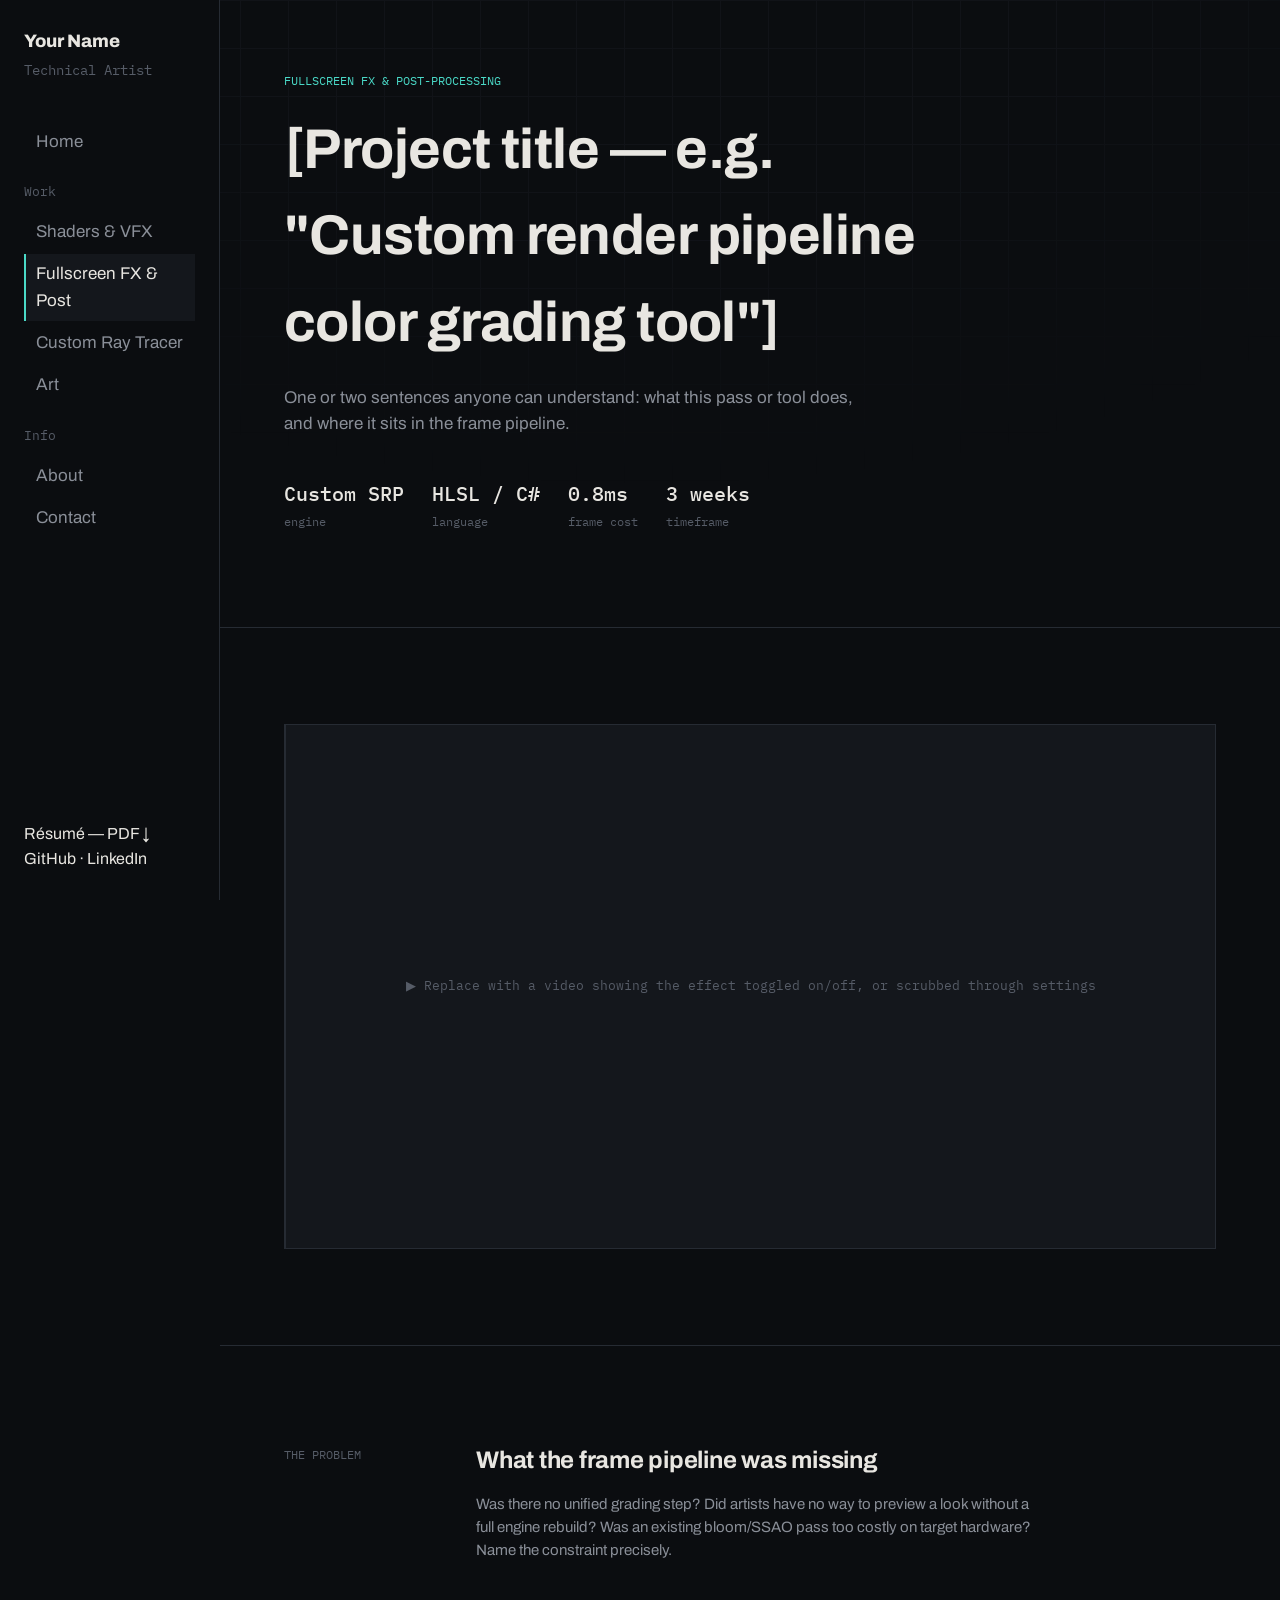
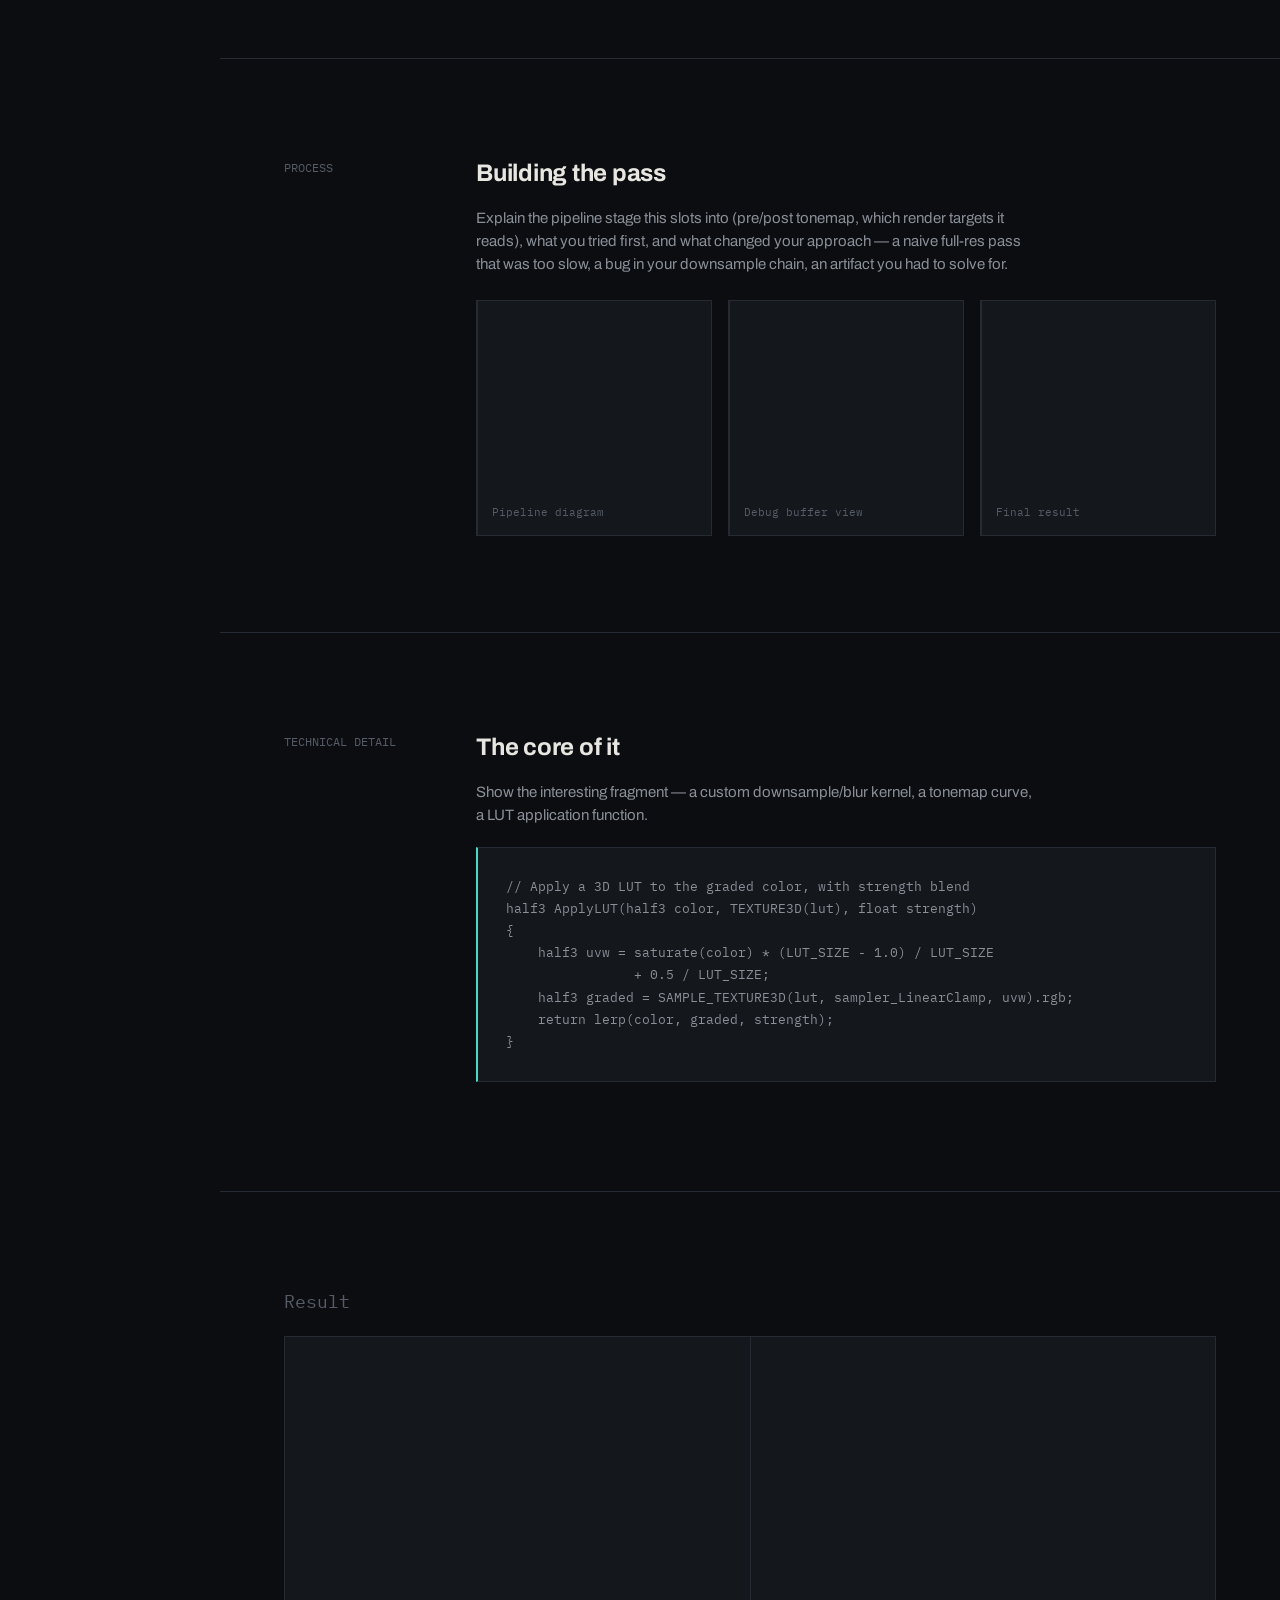
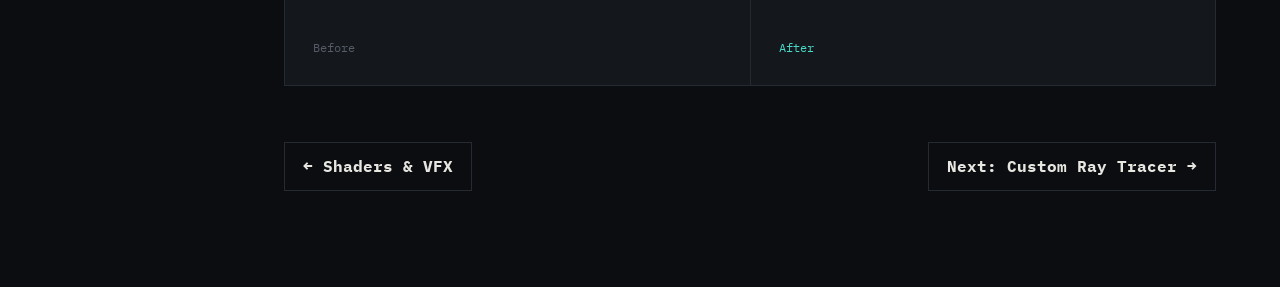
==== project-postfx.html @ b5e92d68 "Initial set up and home page" ====
<!DOCTYPE html>
<html lang="en">
<head>
<meta charset="UTF-8">
<meta name="viewport" content="width=device-width, initial-scale=1.0">
<title>Fullscreen FX &amp; Post-Processing — Your Name</title>
<link rel="stylesheet" href="style.css">
</head>
<body>
<div class="grid-bg"></div>
<button class="rail__toggle" aria-label="Toggle navigation">☰</button>

<div class="shell">
  <aside class="rail">
    <a class="rail__brand" href="index.html">
      <span class="name">Your Name</span>
      <span class="role">Technical Artist</span>
    </a>
    <nav class="rail__nav">
      <a href="index.html" data-accent="neutral">Home</a>
      <div class="rail__section-label">Work</div>
      <a href="project-shader.html" data-accent="shader">Shaders &amp; VFX</a>
      <a href="project-postfx.html" data-accent="post" class="active">Fullscreen FX &amp; Post</a>
      <a href="project-raytracer.html" data-accent="rt">Custom Ray Tracer</a>
      <a href="index.html#art" data-accent="neutral">Art</a>
      <div class="rail__section-label">Info</div>
      <a href="index.html#about" data-accent="neutral">About</a>
      <a href="index.html#contact" data-accent="neutral">Contact</a>
    </nav>
    <div class="rail__footer">
      Résumé — <a href="#">PDF ↓</a><br>
      <a href="#">GitHub</a> · <a href="#">LinkedIn</a>
    </div>
  </aside>

  <main>

    <section class="section" style="padding-top:72px;">
      <div class="mono" style="font-size:12px; color:var(--post);">FULLSCREEN FX &amp; POST-PROCESSING</div>
      <h1 style="font-size: clamp(32px, 5vw, 56px); margin-top:16px; max-width:20ch;">
        [Project title — e.g. "Custom render pipeline color grading tool"]
      </h1>
      <p style="font-size:17px; margin-top:18px; max-width:60ch;">
        One or two sentences anyone can understand: what this pass or tool does,
        and where it sits in the frame pipeline.
      </p>

      <div class="readout" style="margin-top:40px;">
        <div class="readout__item"><b>Custom SRP</b>engine</div>
        <div class="readout__item"><b>HLSL / C#</b>language</div>
        <div class="readout__item"><b>0.8ms</b>frame cost</div>
        <div class="readout__item"><b>3 weeks</b>timeframe</div>
      </div>
    </section>

    <section class="section">
      <div class="panel" style="aspect-ratio:16/9; display:flex; align-items:center; justify-content:center;">
        <span class="mono" style="font-size:13px; color:var(--text-faint);">▶ Replace with a video showing the effect toggled on/off, or scrubbed through settings</span>
      </div>
    </section>

    <section class="section" style="display:grid; grid-template-columns: 160px 1fr; gap:32px;">
      <div class="mono" style="font-size:12px; color:var(--text-faint); padding-top:4px;">THE PROBLEM</div>
      <div>
        <h2 style="font-size:24px; max-width:32ch;">What the frame pipeline was missing</h2>
        <p style="margin-top:14px; font-size:15px;">
          Was there no unified grading step? Did artists have no way to preview a
          look without a full engine rebuild? Was an existing bloom/SSAO pass too
          costly on target hardware? Name the constraint precisely.
        </p>
      </div>
    </section>

    <section class="section" style="display:grid; grid-template-columns: 160px 1fr; gap:32px;">
      <div class="mono" style="font-size:12px; color:var(--text-faint); padding-top:4px;">PROCESS</div>
      <div>
        <h2 style="font-size:24px; max-width:32ch;">Building the pass</h2>
        <p style="margin-top:14px; font-size:15px;">
          Explain the pipeline stage this slots into (pre/post tonemap, which
          render targets it reads), what you tried first, and what changed your
          approach — a naive full-res pass that was too slow, a bug in your
          downsample chain, an artifact you had to solve for.
        </p>

        <div style="display:grid; grid-template-columns: repeat(auto-fit, minmax(180px,1fr)); gap:16px; margin-top:24px;">
          <div class="panel" style="aspect-ratio:1/1; display:flex; align-items:flex-end; padding:14px;">
            <span class="mono" style="font-size:11px; color:var(--text-faint);">Pipeline diagram</span>
          </div>
          <div class="panel" style="aspect-ratio:1/1; display:flex; align-items:flex-end; padding:14px;">
            <span class="mono" style="font-size:11px; color:var(--text-faint);">Debug buffer view</span>
          </div>
          <div class="panel" style="aspect-ratio:1/1; display:flex; align-items:flex-end; padding:14px;">
            <span class="mono" style="font-size:11px; color:var(--text-faint);">Final result</span>
          </div>
        </div>
      </div>
    </section>

    <section class="section" style="display:grid; grid-template-columns: 160px 1fr; gap:32px;">
      <div class="mono" style="font-size:12px; color:var(--text-faint); padding-top:4px;">TECHNICAL DETAIL</div>
      <div>
        <h2 style="font-size:24px; max-width:32ch;">The core of it</h2>
        <p style="margin-top:14px; font-size:15px;">
          Show the interesting fragment — a custom downsample/blur kernel, a tonemap
          curve, a LUT application function.
        </p>
        <pre class="panel mono" data-accent="post" style="margin-top:20px; overflow-x:auto; font-size:13px; line-height:1.7; color:var(--text-dim);"><code>// Apply a 3D LUT to the graded color, with strength blend
half3 ApplyLUT(half3 color, TEXTURE3D(lut), float strength)
{
    half3 uvw = saturate(color) * (LUT_SIZE - 1.0) / LUT_SIZE
                + 0.5 / LUT_SIZE;
    half3 graded = SAMPLE_TEXTURE3D(lut, sampler_LinearClamp, uvw).rgb;
    return lerp(color, graded, strength);
}</code></pre>
      </div>
    </section>

    <section class="section" style="border-bottom:none;">
      <div class="eyebrow-num">Result</div>
      <div style="display:grid; grid-template-columns: 1fr 1fr; gap:1px; background:var(--line); border:1px solid var(--line); margin-top:20px;">
        <div class="panel" style="border:none; aspect-ratio:4/3; display:flex; align-items:flex-end;">
          <span class="mono" style="font-size:12px; color:var(--text-faint);">Before</span>
        </div>
        <div class="panel" style="border:none; aspect-ratio:4/3; display:flex; align-items:flex-end;">
          <span class="mono" style="font-size:12px; color:var(--post);">After</span>
        </div>
      </div>

      <div style="margin-top:56px; display:flex; justify-content:space-between; align-items:center; flex-wrap:wrap; gap:16px;">
        <a class="btn" href="project-shader.html">← Shaders &amp; VFX</a>
        <a class="btn" href="project-raytracer.html">Next: Custom Ray Tracer →</a>
      </div>
    </section>

  </main>
</div>

<script src="script.js"></script>
</body>
</html>
---- style.css ----
/* ============================================================
   TECH ART PORTFOLIO — design tokens
   Concept: a DCC viewport / G-buffer readout, not a marketing page.
   Flat panels, hairline rules, sharp corners, no drop shadows.
   Accent colors are drawn from real buffer-visualization hues:
   emissive-orange (shaders), LUT-teal (post fx), GI-violet (ray tracer).
   ============================================================ */

@import url('https://fonts.googleapis.com/css2?family=Archivo:ital,wght@0,400;0,500;0,600;0,700;0,800;1,500&family=IBM+Plex+Mono:wght@400;500;600&display=swap');

:root{
  --bg-void:    #0B0D10;
  --bg-panel:   #14171C;
  --bg-panel-2: #1B1F26;
  --line:       #262B33;
  --line-soft:  #1E222A;

  --text:       #E8E6E1;
  --text-dim:   #8A8F98;
  --text-faint: #565C67;

  --shader:     #fe468a;
  --shader-dim: #6B3527;
  --post:       #4AD9C7;
  --post-dim:   #285A53;
  --rt:         hsl(0, 92%, 58%);
  --rt-dim:     #473B6B;

  --font-display: 'Archivo', sans-serif;
  --font-mono: 'IBM Plex Mono', monospace;

  --nav-w: 220px;
}

*{ box-sizing: border-box; }
html{ scroll-behavior: smooth; color-scheme: dark; }

::-webkit-scrollbar{ width: 12px; height: 12px; }
::-webkit-scrollbar-track{ background: var(--bg-void); }
::-webkit-scrollbar-thumb{ background: var(--line); border: 3px solid var(--bg-void); border-radius: 8px; }
::-webkit-scrollbar-thumb:hover{ background: var(--text-faint); }

body{
  margin: 0;
  overflow-x: hidden;
  background: var(--bg-void);
  color: var(--text);
  font-family: var(--font-display);
  font-size: 16px;
  line-height: 1.55;
  -webkit-font-smoothing: antialiased;
}

/* faint wireframe grid — literal nod to a 3D viewport, not decoration */
.grid-bg{
  position: fixed;
  inset: 0;
  z-index: 0;
  pointer-events: none;
  background-image:
    linear-gradient(var(--line-soft) 1px, transparent 1px),
    linear-gradient(90deg, var(--line-soft) 1px, transparent 1px);
  background-size: 48px 48px;
  opacity: 0.35;
  mask-image: radial-gradient(ellipse 80% 60% at 50% 0%, black 40%, transparent 90%);
}

a{ color: inherit; text-decoration: none; }

h1,h2,h3,h4{
  font-family: var(--font-display);
  font-weight: 700;
  margin: 0;
  letter-spacing: -0.01em;
}

p{ margin: 0; color: var(--text-dim); max-width: 62ch; }

code, .mono{ font-family: var(--font-mono); }

img, video{ max-width: 100%; display: block; }

::selection{ background: var(--shader); color: var(--bg-void); }

:focus-visible{
  outline: 2px solid var(--text);
  outline-offset: 2px;
}

/* ---------- layout shell ---------- */

.shell{
  display: flex;
  min-height: 100vh;
  position: relative;
  z-index: 1;
}

/* left rail nav, like a DCC outliner panel */
.rail{
  width: var(--nav-w);
  flex-shrink: 0;
  border-right: 1px solid var(--line);
  padding: 28px 24px;
  display: flex;
  flex-direction: column;
  gap: 40px;
  position: sticky;
  top: 0;
  height: 100vh;
  background: var(--bg-void);
}

.rail__brand{
  display: block;
}
.rail__brand .name{
  font-size: 18px;
  font-weight: 800;
}
.rail__brand .role{
  display: block;
  margin-top: 4px;
  font-family: var(--font-mono);
  font-size: 14px;
  color: var(--text-faint);
}

.rail__nav{
  display: flex;
  flex-direction: column;
  gap: 2px;
}
.rail__section-label{
  font-family: var(--font-mono);
  font-size: 13px;
  color: var(--text-faint);
  margin: 18px 0 8px;
}
.rail__nav a{
  font-size: 17px;
  color: var(--text-dim);
  padding: 7px 8px 7px 10px;
  border-left: 2px solid transparent;
  transition: color .15s ease, border-color .15s ease, background-color .15s ease;
}
.rail__nav a:hover, .rail__nav a.active{
  color: var(--text);
  background: var(--bg-panel);
}
.rail__nav a[data-accent="shader"]:hover, .rail__nav a[data-accent="shader"].active{ border-left-color: var(--shader); }
.rail__nav a[data-accent="post"]:hover, .rail__nav a[data-accent="post"].active{ border-left-color: var(--post); }
.rail__nav a[data-accent="rt"]:hover, .rail__nav a[data-accent="rt"].active{ border-left-color: var(--rt); }
.rail__nav a[data-accent="neutral"]:hover, .rail__nav a[data-accent="neutral"].active{ border-left-color: var(--text-dim); }

.rail__footer{
  margin-top: auto;
}

.rail__links{
  display: flex;
  flex-direction: column;
  gap: 8px;
}
.rail__links .hero-link{
  flex: none;
  width: 100%;
  padding: 10px 12px;
  font-size: 13px;
  gap: 10px;
}
.rail__links .hero-link__icon{
  width: 18px;
  height: 18px;
}

.rail__toggle{
  display: none;
}

main{
  flex: 1;
  min-width: 0;
}

/* ---------- readout / hud stat ---------- */

.readout{
  display: flex;
  gap: 28px;
  flex-wrap: wrap;
  font-family: var(--font-mono);
  font-size: 12px;
  color: var(--text-faint);
}
.readout__item{ display: flex; flex-direction: column; gap: 4px; }
.readout__item b{
  color: var(--text);
  font-size: 20px;
  font-weight: 500;
  font-family: var(--font-mono);
}

/* ---------- hero (condensed) ---------- */

.hero-compact__intro{ min-width: 0; }
.hero-compact__title{
  font-size: clamp(20px, 2.4vw, 28px);
  line-height: 1.2;
  margin-top: 10px;
  max-width: 72ch;
  font-weight: 700;
}
.hero-compact__lede{
  font-size: 20px;
  margin-top: 10px;
  max-width: 62ch;
}

.hero-compact__links{
  display: flex;
  flex-direction: row;
  flex-wrap: wrap;
  gap: 12px;
  margin-top: 28px;
}
.hero-link{
  display: flex;
  align-items: center;
  gap: 16px;
  padding: 16px 20px;
  border: 1px solid var(--line);
  background: var(--bg-panel);
  font-family: var(--font-mono);
  font-size: 16px;
  color: var(--text);
  flex: 1 1 200px;
  transition: border-color .15s ease, background-color .15s ease;
}
.hero-link:hover{ border-color: var(--text-dim); background: var(--bg-panel-2); }
.hero-link__icon{
  width: 24px;
  height: 24px;
  flex-shrink: 0;
  display: flex;
  align-items: center;
  justify-content: center;
  color: var(--text-dim);
  transition: color .15s ease;
}
.hero-link__icon svg, .hero-link__icon img{ width: 100%; height: 100%; }
.hero-link:hover .hero-link__icon{ color: var(--text); }

/* ---------- work (featured category cards) ---------- */

.work-grid{
  display: grid;
  grid-template-columns: repeat(auto-fit, minmax(280px, 1fr));
  gap: 20px;
  margin-top: 24px;
}

.work-card{
  display: flex;
  flex-direction: column;
  min-width: 0;
  background: var(--bg-panel);
  border: 1px solid var(--line);
  border-top: 2px solid var(--line);
  transition: border-color .15s ease;
}
.work-card:hover{ border-color: var(--text-dim); }
.work-card[data-accent="shader"]{ border-top-color: var(--shader); }
.work-card[data-accent="post"]{ border-top-color: var(--post); }
.work-card[data-accent="rt"]{ border-top-color: var(--rt); }

.work-card__thumb{
  position: relative;
  width: 100%;
  aspect-ratio: 16/9;
  background: var(--bg-panel-2);
  overflow: hidden;
}
.work-card__thumb img, .work-card__thumb video{
  width: 100%;
  height: 100%;
  object-fit: cover;
}
.work-card__thumb-fallback{
  display: none;
  position: absolute;
  inset: 0;
  align-items: center;
  justify-content: center;
  text-align: center;
  padding: 8px;
  font-size: 10px;
  letter-spacing: 0.04em;
  color: var(--text-faint);
  background:
    repeating-linear-gradient(45deg, var(--line-soft) 0 1px, transparent 1px 9px);
}

.work-card__body{ padding: 18px 20px 20px; }
.work-card__label{ font-size: 11px; }
.work-card__title{ font-size: 19px; margin-top: 10px; line-height: 1.25; }
.work-card__link{ margin-top: 16px; font-size: 14px; color: var(--text-dim); }

/* ---------- games (linked thumbnail grid) ---------- */

.game-grid{
  display: grid;
  grid-template-columns: repeat(4, 360px);
  gap: 32px;
  margin-top: 24px;
}

.game-card{
  display: flex;
  flex-direction: column;
  background: var(--bg-panel);
  border: 1px solid var(--line);
  transition: border-color .15s ease;
}
.game-card:hover{ border-color: var(--text-dim); }

.game-card__thumb{
  position: relative;
  width: 100%;
  aspect-ratio: 130/103;
  background: #000;
  overflow: hidden;
  padding: 8px;
}
.game-card__thumb img{
  width: 100%;
  height: 100%;
  object-fit: contain;
}
.game-card--fill .game-card__thumb{ padding: 0; }
.game-card--fill .game-card__thumb img{ object-fit: cover; }

.game-card__fallback{
  display: none;
  position: absolute;
  inset: 0;
  align-items: center;
  justify-content: center;
  text-align: center;
  padding: 8px;
  font-size: 10px;
  letter-spacing: 0.04em;
  color: var(--text-faint);
  background:
    repeating-linear-gradient(45deg, var(--line-soft) 0 1px, transparent 1px 9px);
}

.game-card__body{
  padding: 12px 14px;
  font-size: 16px;
  color: var(--text-dim);
  border-top: 1px solid var(--line);
}

/* ---------- now playing (small personality card) ---------- */

.now-playing{
  display: inline-flex;
  align-items: center;
  gap: 12px;
  margin-top: 20px;
  padding: 12px 16px;
  border: 1px solid var(--line);
  background: var(--bg-panel);
}
.now-playing__dot{
  width: 8px;
  height: 8px;
  flex-shrink: 0;
  border-radius: 50%;
  background: var(--post);
  box-shadow: 0 0 0 3px rgba(74, 217, 199, 0.15);
  margin-right: 10px;
  animation: now-playing-pulse 2s ease-in-out infinite;
}
@keyframes now-playing-pulse{
  0%, 100%{ opacity: 1; }
  50%{ opacity: 0.4; }
}
.now-playing__label{
  font-size: 10px;
  letter-spacing: 0.05em;
  color: var(--text-faint);
}
.now-playing__game{
  font-size: 17px;
  font-weight: 700;
  color: var(--text);
  margin-top: 3px;
}

/* ---------- about (bio + tools columns) ---------- */

.about-row{
  display: flex;
  gap: 48px;
  flex-wrap: wrap;
}
.about-main{
  flex: 2 1 480px;
  max-width: 900px;
  min-width: 0;
}
.about-tools{
  flex: 1 1 200px;
  max-width: 320px;
  min-width: 0;
}

/* ---------- panel (replaces "card") ---------- */

.panel{
  background: var(--bg-panel);
  border: 1px solid var(--line);
  border-left: 2px solid var(--line);
  padding: 28px;
}
.panel[data-accent="shader"]{ border-left-color: var(--shader); }
.panel[data-accent="post"]{ border-left-color: var(--post); }
.panel[data-accent="rt"]{ border-left-color: var(--rt); }

/* ---------- buttons / links ---------- */

.btn{
  display: inline-flex;
  align-items: center;
  gap: 8px;
  padding: 11px 18px;
  border: 1px solid var(--line);
  font-family: var(--font-mono);
  font-size: 16px;
  font-weight: 700;
  color: var(--text);
  background: transparent;
  transition: border-color .15s ease, background-color .15s ease;
}
.btn:hover{ border-color: var(--text-dim); background: var(--bg-panel); }
.btn--solid{ background: var(--text); color: var(--bg-void); border-color: var(--text); }
.btn--solid:hover{ background: var(--text); opacity: .85; }

/* ---------- utility ---------- */

.section{ padding: 96px 64px; border-bottom: 1px solid var(--line); }
.section:last-of-type{ border-bottom: none; }
.eyebrow-num{
  font-family: var(--font-mono);
  font-size: 18px;
  color: var(--text-faint);
}

@media (max-width: 860px){
  .rail{
    position: fixed;
    left: 0; top: 0;
    height: 100vh;
    transform: translateX(-100%);
    transition: transform .2s ease;
    z-index: 20;
    box-shadow: 40px 0 60px rgba(0,0,0,0.4);
  }
  .rail.open{ transform: translateX(0); }
  .rail__toggle{
    display: flex;
    position: fixed;
    top: 18px; left: 18px;
    z-index: 21;
    width: 40px; height: 40px;
    align-items: center; justify-content: center;
    background: var(--bg-panel);
    border: 1px solid var(--line);
    color: var(--text);
    font-family: var(--font-mono);
    cursor: pointer;
  }
  .section{ padding: 72px 24px; }
  .game-grid{ grid-template-columns: repeat(2, 1fr); }
}

@media (min-width: 861px) and (max-width: 1080px){
  .game-grid{ grid-template-columns: repeat(3, 1fr); }
}
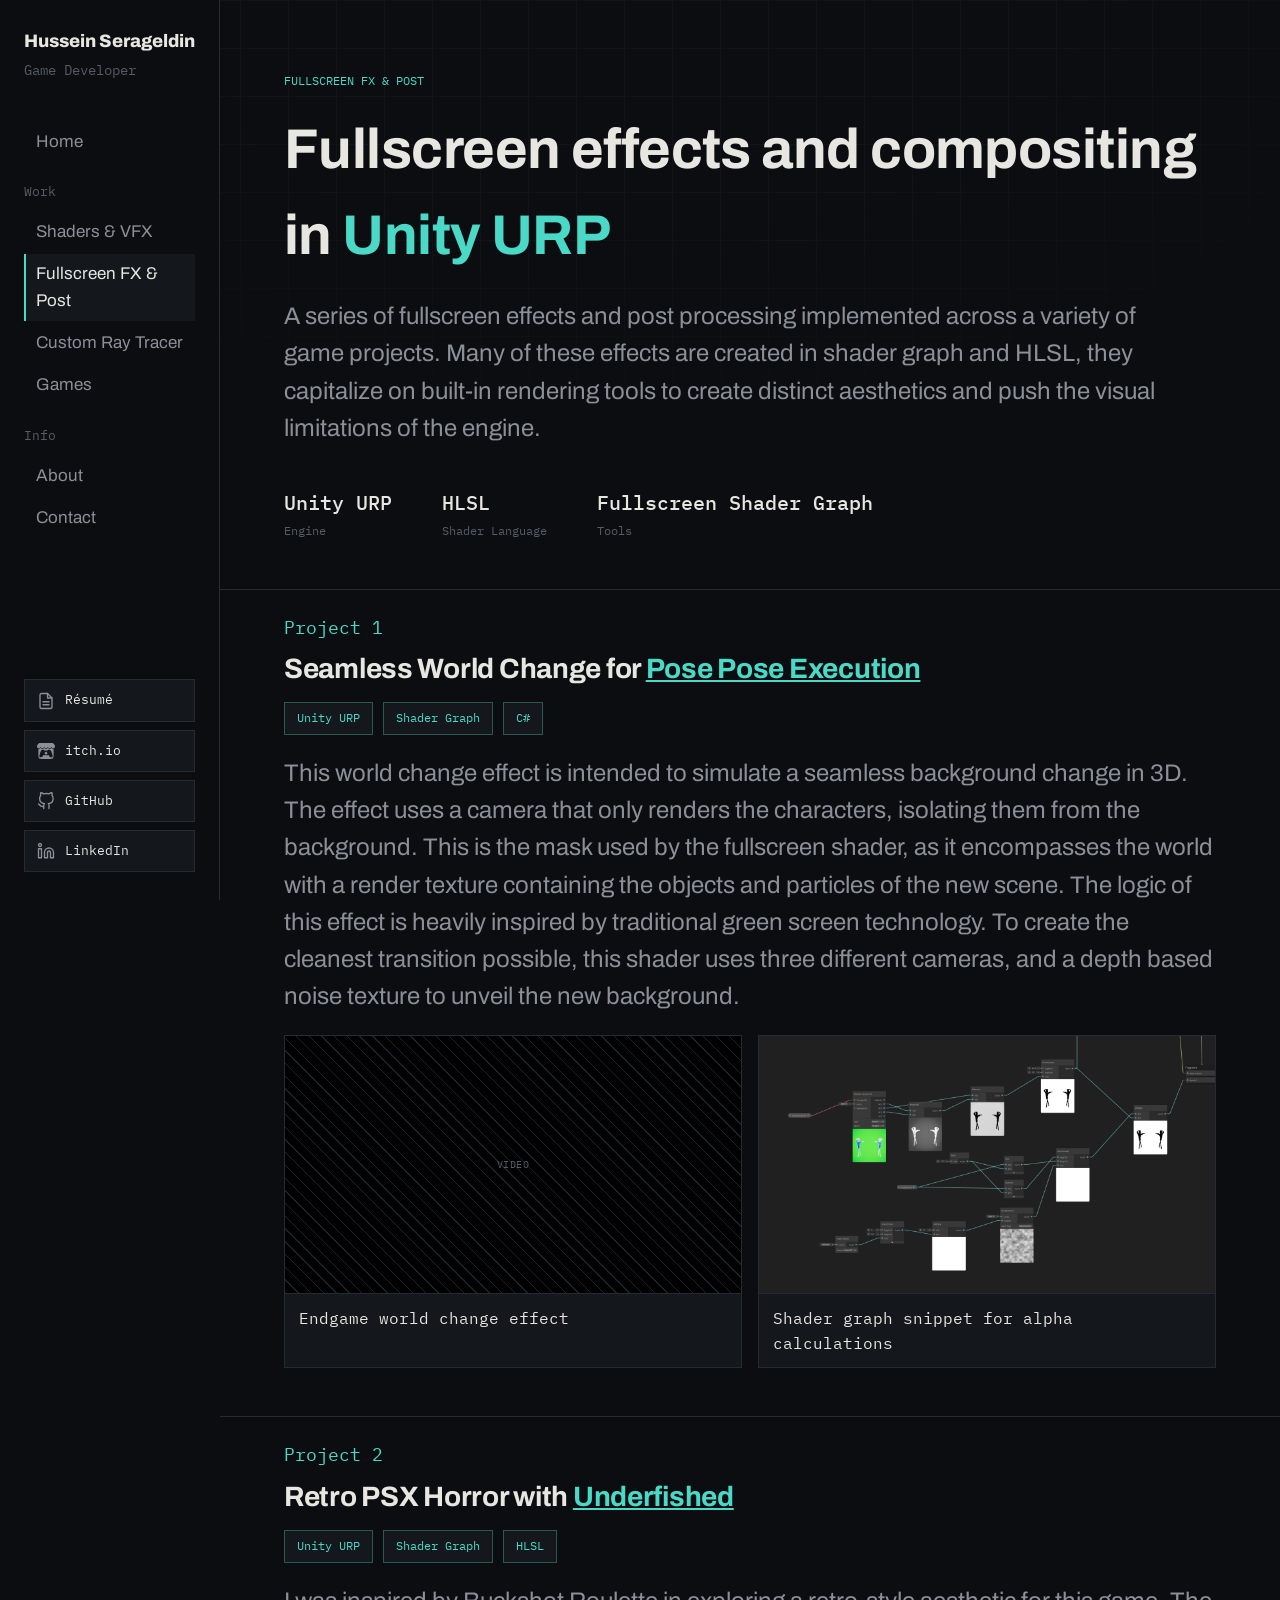
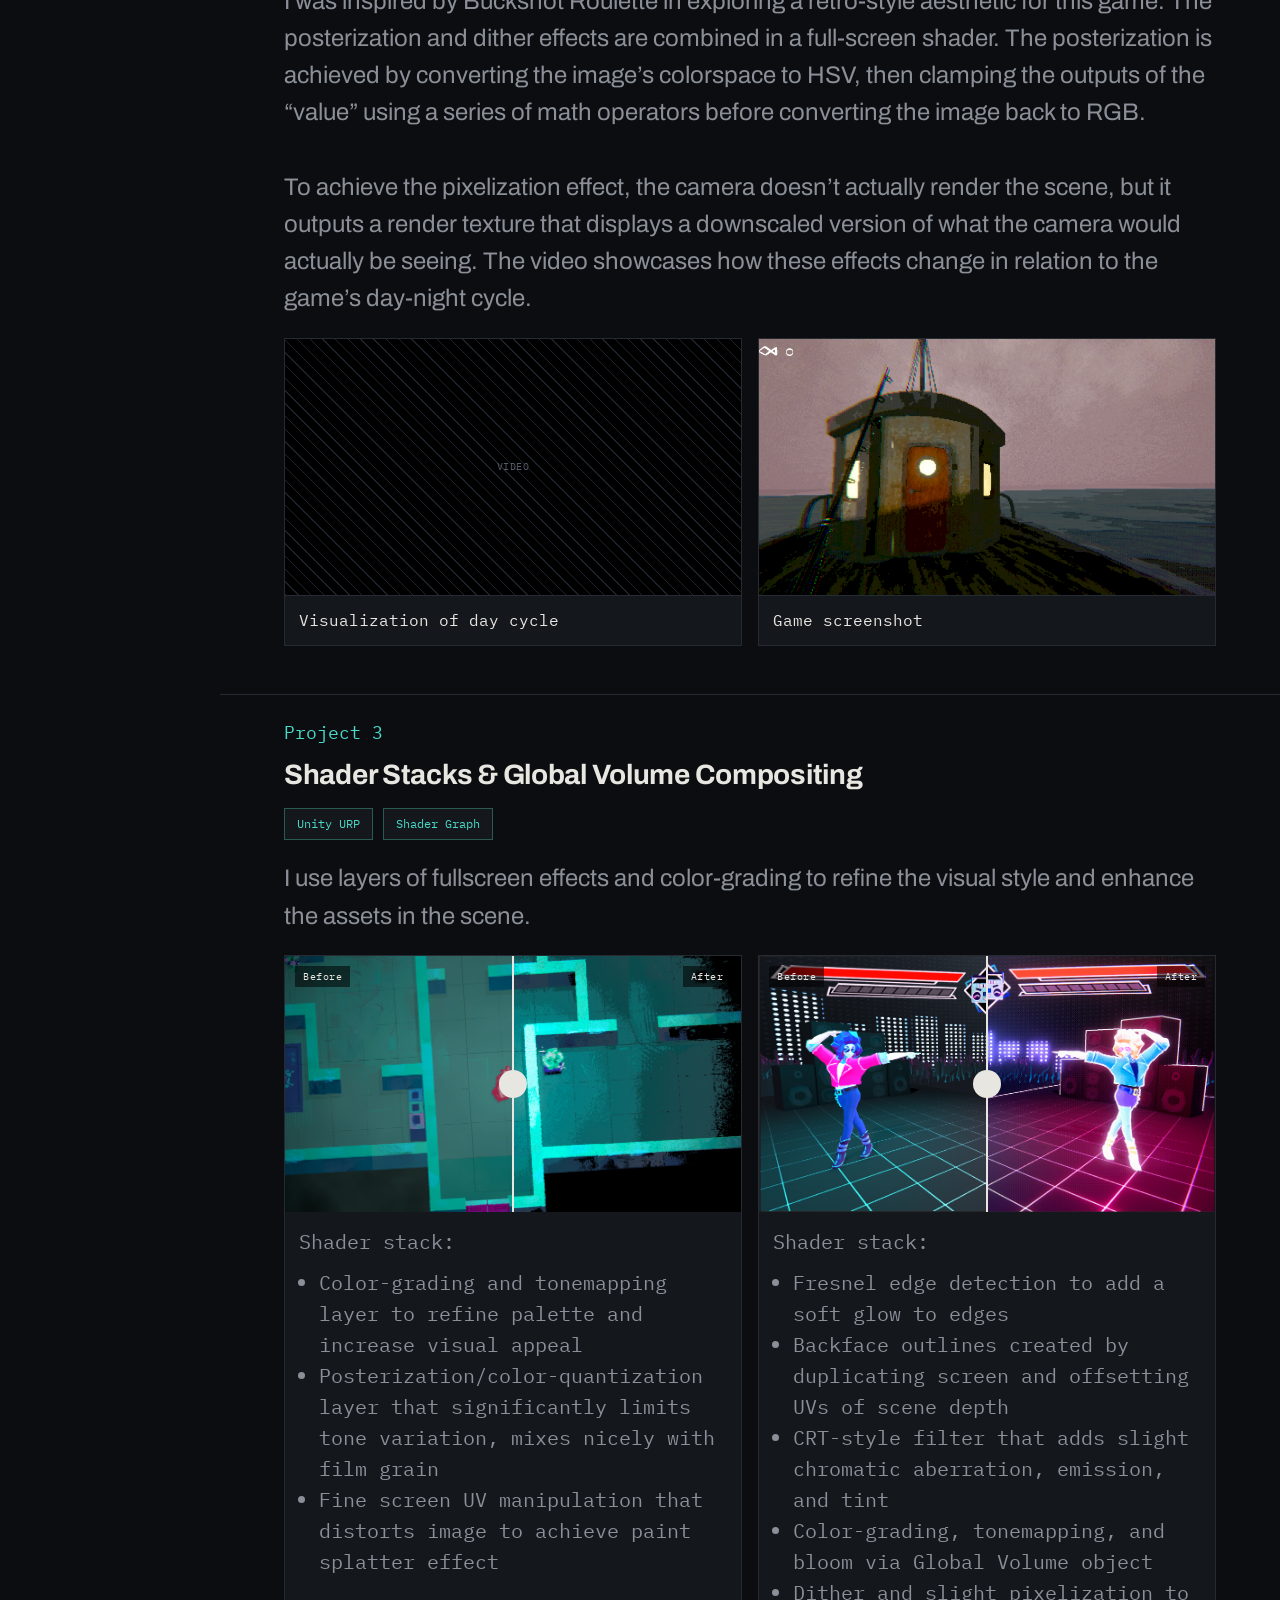
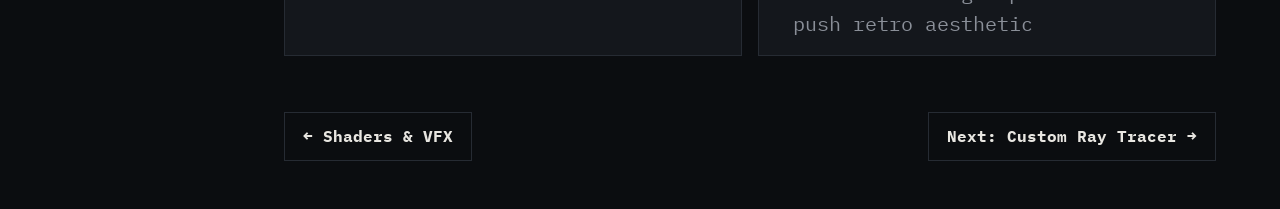
==== commit 111dbbf1: "all content" ====
--- a/project-postfx.html
+++ b/project-postfx.html
@@ -3,7 +3,7 @@
 <head>
 <meta charset="UTF-8">
 <meta name="viewport" content="width=device-width, initial-scale=1.0">
-<title>Fullscreen FX &amp; Post-Processing — Your Name</title>
+<title>Fullscreen FX &amp; Post-Processing — Hussein Serageldin</title>
 <link rel="stylesheet" href="style.css">
 </head>
 <body>
@@ -13,8 +13,8 @@
 <div class="shell">
   <aside class="rail">
     <a class="rail__brand" href="index.html">
-      <span class="name">Your Name</span>
-      <span class="role">Technical Artist</span>
+      <span class="name">Hussein Serageldin</span>
+      <span class="role">Game Developer</span>
     </a>
     <nav class="rail__nav">
       <a href="index.html" data-accent="neutral">Home</a>
@@ -22,107 +22,209 @@
       <a href="project-shader.html" data-accent="shader">Shaders &amp; VFX</a>
       <a href="project-postfx.html" data-accent="post" class="active">Fullscreen FX &amp; Post</a>
       <a href="project-raytracer.html" data-accent="rt">Custom Ray Tracer</a>
-      <a href="index.html#art" data-accent="neutral">Art</a>
+      <a href="index.html#games" data-accent="neutral">Games</a>
       <div class="rail__section-label">Info</div>
       <a href="index.html#about" data-accent="neutral">About</a>
       <a href="index.html#contact" data-accent="neutral">Contact</a>
     </nav>
     <div class="rail__footer">
-      Résumé — <a href="#">PDF ↓</a><br>
-      <a href="#">GitHub</a> · <a href="#">LinkedIn</a>
+      <div class="rail__links">
+        <a href="#" class="hero-link">
+          <span class="hero-link__icon">
+            <img src="media/resumeicon.svg" alt="">
+          </span>
+          <span>Résumé</span>
+        </a>
+        <a href="https://averageosiris.itch.io/" class="hero-link">
+          <span class="hero-link__icon">
+            <img src="media/itchicon.svg" alt="">
+          </span>
+          <span>itch.io</span>
+        </a>
+        <a href="https://github.com/HusseinSerag7910" class="hero-link">
+          <span class="hero-link__icon">
+            <img src="media/githubicon.svg" alt="">
+          </span>
+          <span>GitHub</span>
+        </a>
+        <a href="https://www.linkedin.com/in/husseinserag/" class="hero-link">
+          <span class="hero-link__icon">
+            <img src="media/linkedinicon.svg" alt="">
+          </span>
+          <span>LinkedIn</span>
+        </a>
+      </div>
     </div>
   </aside>
 
   <main>
 
-    <section class="section" style="padding-top:72px;">
-      <div class="mono" style="font-size:12px; color:var(--post);">FULLSCREEN FX &amp; POST-PROCESSING</div>
-      <h1 style="font-size: clamp(32px, 5vw, 56px); margin-top:16px; max-width:20ch;">
-        [Project title — e.g. "Custom render pipeline color grading tool"]
+    <section class="section" style="padding-top: 72px; padding-bottom: 48px;">
+      <div class="mono" style="font-size:12px; color:var(--post);">FULLSCREEN FX &amp; POST</div>
+      <h1 style="font-size: clamp(32px, 5vw, 56px); margin-top:16px; max-width:28ch;">
+        Fullscreen effects and compositing in <span style="color: var(--post);">Unity URP</span>
       </h1>
-      <p style="font-size:17px; margin-top:18px; max-width:60ch;">
-        One or two sentences anyone can understand: what this pass or tool does,
-        and where it sits in the frame pipeline.
+      <p style="font-size:24px; margin-top:18px; max-width:64ch;">
+        A series of fullscreen effects and post processing implemented across a variety of game projects. 
+        Many of these effects are created in shader graph and HLSL, they capitalize on built-in rendering tools to
+        create distinct aesthetics and push the visual limitations of the engine.
       </p>
 
-      <div class="readout" style="margin-top:40px;">
-        <div class="readout__item"><b>Custom SRP</b>engine</div>
-        <div class="readout__item"><b>HLSL / C#</b>language</div>
-        <div class="readout__item"><b>0.8ms</b>frame cost</div>
-        <div class="readout__item"><b>3 weeks</b>timeframe</div>
-      </div>
-    </section>
-
-    <section class="section">
-      <div class="panel" style="aspect-ratio:16/9; display:flex; align-items:center; justify-content:center;">
-        <span class="mono" style="font-size:13px; color:var(--text-faint);">▶ Replace with a video showing the effect toggled on/off, or scrubbed through settings</span>
-      </div>
-    </section>
-
-    <section class="section" style="display:grid; grid-template-columns: 160px 1fr; gap:32px;">
-      <div class="mono" style="font-size:12px; color:var(--text-faint); padding-top:4px;">THE PROBLEM</div>
-      <div>
-        <h2 style="font-size:24px; max-width:32ch;">What the frame pipeline was missing</h2>
-        <p style="margin-top:14px; font-size:15px;">
-          Was there no unified grading step? Did artists have no way to preview a
-          look without a full engine rebuild? Was an existing bloom/SSAO pass too
-          costly on target hardware? Name the constraint precisely.
+      <div class="readout" style="margin-top:40px; gap: 50px;">
+        <div class="readout__item"><b>Unity URP</b>Engine</div>
+        <div class="readout__item"><b>HLSL</b>Shader Language</div>
+        <div class="readout__item"><b>Fullscreen Shader Graph </b>Tools</div>
+      </div>
+    </section>
+
+    <section class="section" style="padding-top: 24px; padding-bottom: 48px;">
+      <div class="eyebrow-num"><span style="color: var(--post);">Project 1</span></div>
+      <h3 class="work-card__title" style="font-size:28px;">
+        Seamless World Change for <a href="https://flyingsheep22.itch.io/pose-pose-execution" style="color: var(--post); text-decoration: underline;">Pose Pose Execution</a>
+      </h3>
+
+      <div style="display:flex; gap:10px; flex-wrap:wrap; margin-top:16px;">
+        <span class="badge" data-accent="post">Unity URP</span>
+        <span class="badge" data-accent="post">Shader Graph</span>
+        <span class="badge" data-accent="post">C#</span>
+      </div>
+
+      <div style="margin-top:20px;">
+        <p style="font-size:24px; max-width:none;">
+          This world change effect is intended to simulate a seamless background change in 3D. The effect uses a camera that only renders
+          the characters, isolating them from the background. This is the mask used by the fullscreen shader, as it encompasses the world with a render texture containing the objects
+          and particles of the new scene. The logic of this effect is heavily inspired by traditional green screen technology.
+          To create the cleanest transition possible, this shader uses three different cameras, and a depth based noise texture to unveil the new background.
         </p>
-      </div>
-    </section>
-
-    <section class="section" style="display:grid; grid-template-columns: 160px 1fr; gap:32px;">
-      <div class="mono" style="font-size:12px; color:var(--text-faint); padding-top:4px;">PROCESS</div>
-      <div>
-        <h2 style="font-size:24px; max-width:32ch;">Building the pass</h2>
-        <p style="margin-top:14px; font-size:15px;">
-          Explain the pipeline stage this slots into (pre/post tonemap, which
-          render targets it reads), what you tried first, and what changed your
-          approach — a naive full-res pass that was too slow, a bug in your
-          downsample chain, an artifact you had to solve for.
+        <div style="display:flex; gap:16px; flex-wrap:wrap; margin-top:20px;">
+          <div class="game-card game-card--fill" style="flex:1 1 320px;">
+            <div class="game-card__thumb" style="aspect-ratio:16/9;">
+              <video src="media/DomainExpansionShowcase.mp4" autoplay muted loop playsinline
+                     onerror="this.style.display='none'; this.nextElementSibling.style.display='flex';"></video>
+              <span class="game-card__fallback mono">VIDEO</span>
+            </div>
+            <div class="game-card__body mono">Endgame world change effect</div>
+          </div>
+          <div class="game-card game-card--fill" style="flex:1 1 320px;">
+            <div class="game-card__thumb" style="aspect-ratio:16/9;">
+              <img src="media/DomainExpansionGraph.png" alt="" loading="lazy"
+                   onerror="this.style.display='none'; this.nextElementSibling.style.display='flex';">
+              <span class="game-card__fallback mono">IMAGE</span>
+            </div>
+            <div class="game-card__body mono">Shader graph snippet for alpha calculations</div>
+          </div>
+        </div>
+      </div>
+    </section>
+
+    <section class="section" style="padding-top: 24px; padding-bottom: 48px;">
+      <div class="eyebrow-num"><span style="color: var(--post);">Project 2</span></div>
+      <h3 class="work-card__title" style="font-size:28px;">
+        Retro PSX Horror with <a href="https://averageosiris.itch.io/underfished" style="color: var(--post); text-decoration: underline;">Underfished</a>
+      </h3>
+
+      <div style="display:flex; gap:10px; flex-wrap:wrap; margin-top:16px;">
+        <span class="badge" data-accent="post">Unity URP</span>
+        <span class="badge" data-accent="post">Shader Graph</span>
+        <span class="badge" data-accent="post">HLSL</span>
+      </div>
+
+      <div style="margin-top:20px;">
+        <p style="font-size:24px; max-width:none;">
+          I was inspired by Buckshot Roulette in exploring a retro-style aesthetic for this game. 
+          The posterization and dither effects are combined in a full-screen shader. 
+          The posterization is achieved by converting the image’s colorspace to HSV, then clamping 
+          the outputs of the “value” using a series of math operators before converting the image back to RGB. <br><br> To achieve the pixelization effect, 
+          the camera doesn’t actually render the scene, but it outputs a render texture that displays a 
+          downscaled version of what the camera would actually be seeing. The video showcases how these effects 
+          change in relation to the game’s day-night cycle.
         </p>
-
-        <div style="display:grid; grid-template-columns: repeat(auto-fit, minmax(180px,1fr)); gap:16px; margin-top:24px;">
-          <div class="panel" style="aspect-ratio:1/1; display:flex; align-items:flex-end; padding:14px;">
-            <span class="mono" style="font-size:11px; color:var(--text-faint);">Pipeline diagram</span>
-          </div>
-          <div class="panel" style="aspect-ratio:1/1; display:flex; align-items:flex-end; padding:14px;">
-            <span class="mono" style="font-size:11px; color:var(--text-faint);">Debug buffer view</span>
-          </div>
-          <div class="panel" style="aspect-ratio:1/1; display:flex; align-items:flex-end; padding:14px;">
-            <span class="mono" style="font-size:11px; color:var(--text-faint);">Final result</span>
+        <div style="display:flex; gap:16px; flex-wrap:wrap; margin-top:20px;">
+          <div class="game-card game-card--fill" style="flex:1 1 320px;">
+            <div class="game-card__thumb" style="aspect-ratio:16/9;">
+              <video src="media/UnderfishedRecording.mp4" autoplay muted loop playsinline
+                     onerror="this.style.display='none'; this.nextElementSibling.style.display='flex';"></video>
+              <span class="game-card__fallback mono">VIDEO</span>
+            </div>
+            <div class="game-card__body mono">Visualization of day cycle</div>
+          </div>
+          <div class="game-card game-card--fill" style="flex:1 1 320px;">
+            <div class="game-card__thumb" style="aspect-ratio:16/9;">
+              <img src="media/underfishedScreenshot.png" alt="" loading="lazy"
+                   onerror="this.style.display='none'; this.nextElementSibling.style.display='flex';">
+              <span class="game-card__fallback mono">IMAGE</span>
+            </div>
+            <div class="game-card__body mono">Game screenshot</div>
           </div>
         </div>
       </div>
     </section>
 
-    <section class="section" style="display:grid; grid-template-columns: 160px 1fr; gap:32px;">
-      <div class="mono" style="font-size:12px; color:var(--text-faint); padding-top:4px;">TECHNICAL DETAIL</div>
-      <div>
-        <h2 style="font-size:24px; max-width:32ch;">The core of it</h2>
-        <p style="margin-top:14px; font-size:15px;">
-          Show the interesting fragment — a custom downsample/blur kernel, a tonemap
-          curve, a LUT application function.
+    <section class="section" style="padding-top: 24px; padding-bottom: 48px;">
+      <div class="eyebrow-num"><span style="color: var(--post);">Project 3</span></div>
+      <h3 class="work-card__title" style="font-size:28px;">
+        Shader Stacks &amp; Global Volume Compositing 
+      </h3>
+
+      <div style="display:flex; gap:10px; flex-wrap:wrap; margin-top:16px;">
+        <span class="badge" data-accent="post">Unity URP</span>
+        <span class="badge" data-accent="post">Shader Graph</span>
+      </div>
+
+      <div style="margin-top:20px;">
+        <p style="font-size:24px; max-width:none;">
+          I use layers of fullscreen effects and color-grading to refine the visual style and enhance the assets in the scene.
         </p>
-        <pre class="panel mono" data-accent="post" style="margin-top:20px; overflow-x:auto; font-size:13px; line-height:1.7; color:var(--text-dim);"><code>// Apply a 3D LUT to the graded color, with strength blend
-half3 ApplyLUT(half3 color, TEXTURE3D(lut), float strength)
-{
-    half3 uvw = saturate(color) * (LUT_SIZE - 1.0) / LUT_SIZE
-                + 0.5 / LUT_SIZE;
-    half3 graded = SAMPLE_TEXTURE3D(lut, sampler_LinearClamp, uvw).rgb;
-    return lerp(color, graded, strength);
-}</code></pre>
-      </div>
-    </section>
-
-    <section class="section" style="border-bottom:none;">
-      <div class="eyebrow-num">Result</div>
-      <div style="display:grid; grid-template-columns: 1fr 1fr; gap:1px; background:var(--line); border:1px solid var(--line); margin-top:20px;">
-        <div class="panel" style="border:none; aspect-ratio:4/3; display:flex; align-items:flex-end;">
-          <span class="mono" style="font-size:12px; color:var(--text-faint);">Before</span>
-        </div>
-        <div class="panel" style="border:none; aspect-ratio:4/3; display:flex; align-items:flex-end;">
-          <span class="mono" style="font-size:12px; color:var(--post);">After</span>
+        <div style="display:flex; gap:16px; flex-wrap:wrap; margin-top:20px;">
+
+          <div class="game-card" style="flex:1 1 320px;">
+            <div class="compare-slider__frame" style="aspect-ratio:16/9;">
+              <img class="compare-slider__before" src="media/PigballBefore.png" alt="Before" loading="lazy"
+                   onerror="this.style.display='none'; this.parentElement.querySelector('.compare-slider__fallback').style.display='flex';">
+              <img class="compare-slider__after" src="media/PigballAfter.png" alt="After" loading="lazy">
+              <span class="compare-slider__fallback mono">IMAGE</span>
+              <span class="compare-slider__tag compare-slider__tag--before">Before</span>
+              <span class="compare-slider__tag compare-slider__tag--after">After</span>
+              <div class="compare-slider__divider"></div>
+              <input type="range" class="compare-slider__input" min="0" max="100" value="50"
+                     aria-label="Before / after comparison slider"
+                     oninput="this.parentElement.style.setProperty('--pos', this.value + '%')">
+            </div>
+            <div class="mono" style="padding:14px 14px 16px; font-size:20px; color:var(--text-dim);">
+              Shader stack:
+              <ul style="margin:10px 0 0; padding-left:20px;">
+                <li>Color-grading and tonemapping layer to refine palette and increase visual appeal</li>
+                <li>Posterization/color-quantization layer that significantly limits tone variation, mixes nicely with film grain</li>
+                <li>Fine screen UV manipulation that distorts image to achieve paint splatter effect</li>
+              </ul>
+            </div>
+          </div>
+
+          <div class="game-card" style="flex:1 1 320px;">
+            <div class="compare-slider__frame" style="aspect-ratio:16/9;">
+              <img class="compare-slider__before" src="media/PPEAfter.png" alt="Before" loading="lazy"
+                   onerror="this.style.display='none'; this.parentElement.querySelector('.compare-slider__fallback').style.display='flex';">
+              <img class="compare-slider__after" src="media/PPEBefore.png" alt="After" loading="lazy">
+              <span class="compare-slider__fallback mono">IMAGE</span>
+              <span class="compare-slider__tag compare-slider__tag--before">Before</span>
+              <span class="compare-slider__tag compare-slider__tag--after">After</span>
+              <div class="compare-slider__divider"></div>
+              <input type="range" class="compare-slider__input" min="0" max="100" value="50"
+                     aria-label="Before / after comparison slider"
+                     oninput="this.parentElement.style.setProperty('--pos', this.value + '%')">
+            </div>
+            <div class="mono" style="padding:14px 14px 16px; font-size:20px; color:var(--text-dim);">
+              Shader stack:
+              <ul style="margin:10px 0 0; padding-left:20px;">
+                <li>Fresnel edge detection to add a soft glow to edges</li>
+                <li>Backface outlines created by duplicating screen and offsetting UVs of scene depth</li>
+                <li>CRT-style filter that adds slight chromatic aberration, emission, and tint</li>
+                <li>Color-grading, tonemapping, and bloom via Global Volume object</li>
+                <li>Dither and slight pixelization to push retro aesthetic</li>
+              </ul>
+            </div>
+          </div>
+
         </div>
       </div>
 
--- a/style.css
+++ b/style.css
@@ -25,6 +25,7 @@
   --post-dim:   #285A53;
   --rt:         hsl(0, 92%, 58%);
   --rt-dim:     #473B6B;
+  --gold:       #D4A94A;
 
   --font-display: 'Archivo', sans-serif;
   --font-mono: 'IBM Plex Mono', monospace;
@@ -337,6 +338,11 @@
   height: 100%;
   object-fit: contain;
 }
+.game-card__thumb video{
+  width: 100%;
+  height: 100%;
+  object-fit: cover;
+}
 .game-card--fill .game-card__thumb{ padding: 0; }
 .game-card--fill .game-card__thumb img{ object-fit: cover; }
 
@@ -357,9 +363,25 @@
 
 .game-card__body{
   padding: 12px 14px;
+  border-top: 1px solid var(--line);
+}
+.game-card__title-sm{
   font-size: 16px;
-  color: var(--text-dim);
-  border-top: 1px solid var(--line);
+  font-weight: 600;
+  color: var(--text);
+}
+.game-card__accolade{
+  display: flex;
+  align-items: center;
+  gap: 5px;
+  margin-top: 6px;
+  font-size: 11px;
+  line-height: 1.4;
+  color: var(--gold);
+}
+.game-card__accolade::before{
+  content: '★';
+  flex-shrink: 0;
 }
 
 /* ---------- now playing (small personality card) ---------- */
@@ -415,6 +437,109 @@
   flex: 1 1 200px;
   max-width: 320px;
   min-width: 0;
+}
+
+/* ---------- badge (tech / tag pill) ---------- */
+
+.badge{
+  display: inline-flex;
+  align-items: center;
+  padding: 6px 12px;
+  border: 1px solid var(--line);
+  background: var(--bg-panel);
+  font-family: var(--font-mono);
+  font-size: 12px;
+  color: var(--text-dim);
+}
+.badge[data-accent="shader"]{ border-color: var(--shader-dim); color: var(--shader); }
+.badge[data-accent="post"]{ border-color: var(--post-dim); color: var(--post); }
+.badge[data-accent="rt"]{ border-color: var(--rt-dim); color: var(--rt); }
+
+/* ---------- compare slider (before / after drag) ---------- */
+
+.compare-slider__frame{
+  position: relative;
+  width: 100%;
+  overflow: hidden;
+  background: #000;
+  --pos: 50%;
+}
+.compare-slider__frame img{
+  position: absolute;
+  inset: 0;
+  width: 100%;
+  height: 100%;
+  object-fit: cover;
+  display: block;
+  pointer-events: none;
+}
+.compare-slider__before{ z-index: 1; }
+.compare-slider__after{
+  z-index: 2;
+  clip-path: inset(0 calc(100% - var(--pos)) 0 0);
+}
+.compare-slider__fallback{
+  display: none;
+  position: absolute;
+  inset: 0;
+  z-index: 1;
+  align-items: center;
+  justify-content: center;
+  text-align: center;
+  padding: 8px;
+  font-size: 10px;
+  letter-spacing: 0.04em;
+  color: var(--text-faint);
+  background:
+    repeating-linear-gradient(45deg, var(--line-soft) 0 1px, transparent 1px 9px);
+}
+.compare-slider__tag{
+  position: absolute;
+  top: 10px;
+  z-index: 3;
+  font-family: var(--font-mono);
+  font-size: 10px;
+  letter-spacing: 0.05em;
+  color: var(--text);
+  background: rgba(0, 0, 0, 0.55);
+  padding: 3px 8px;
+  pointer-events: none;
+}
+.compare-slider__tag--before{ left: 10px; }
+.compare-slider__tag--after{ right: 10px; }
+.compare-slider__divider{
+  position: absolute;
+  top: 0;
+  bottom: 0;
+  left: var(--pos);
+  width: 2px;
+  background: var(--text);
+  transform: translateX(-1px);
+  z-index: 4;
+  pointer-events: none;
+}
+.compare-slider__divider::before{
+  content: '';
+  position: absolute;
+  top: 50%;
+  left: 50%;
+  width: 28px;
+  height: 28px;
+  border-radius: 50%;
+  background: var(--text);
+  transform: translate(-50%, -50%);
+}
+.compare-slider__input{
+  position: absolute;
+  inset: 0;
+  z-index: 5;
+  width: 100%;
+  height: 100%;
+  margin: 0;
+  opacity: 0;
+  cursor: ew-resize;
+  -webkit-appearance: none;
+  appearance: none;
 }
 
 /* ---------- panel (replaces "card") ---------- */
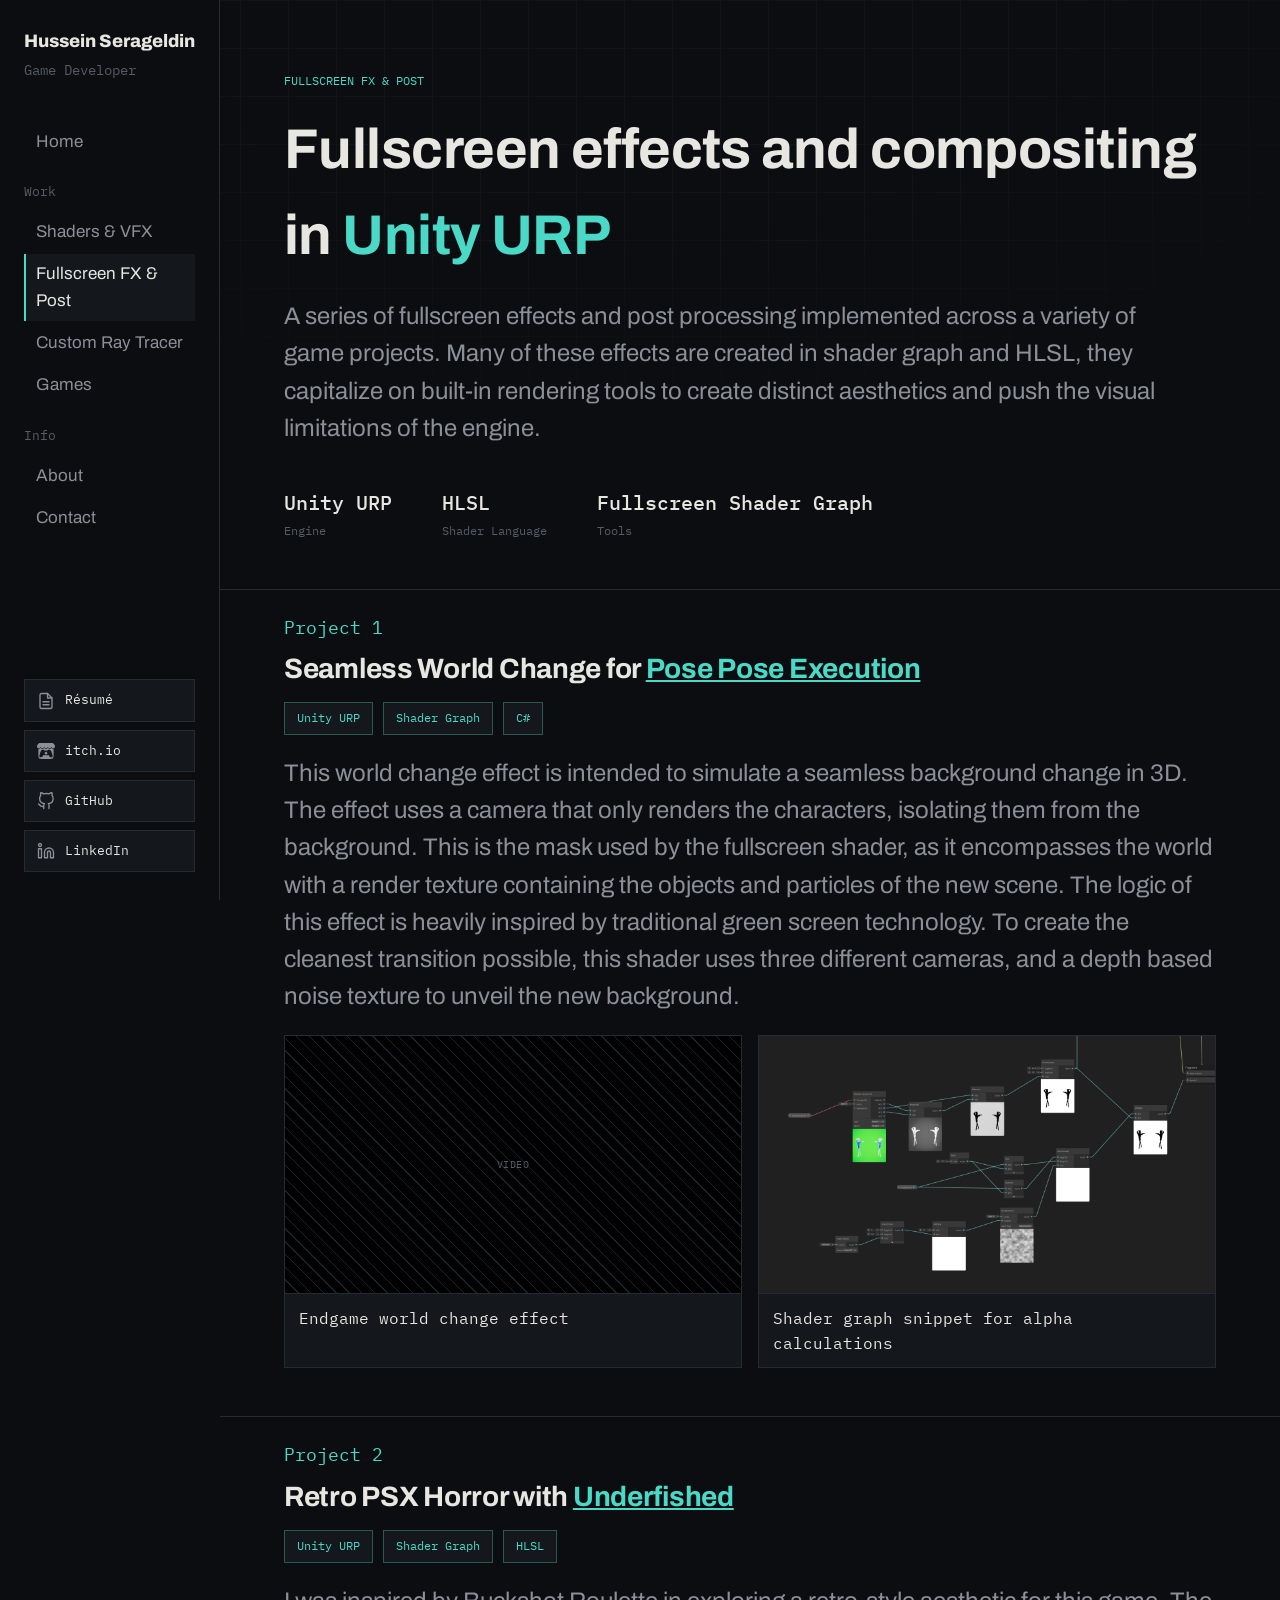
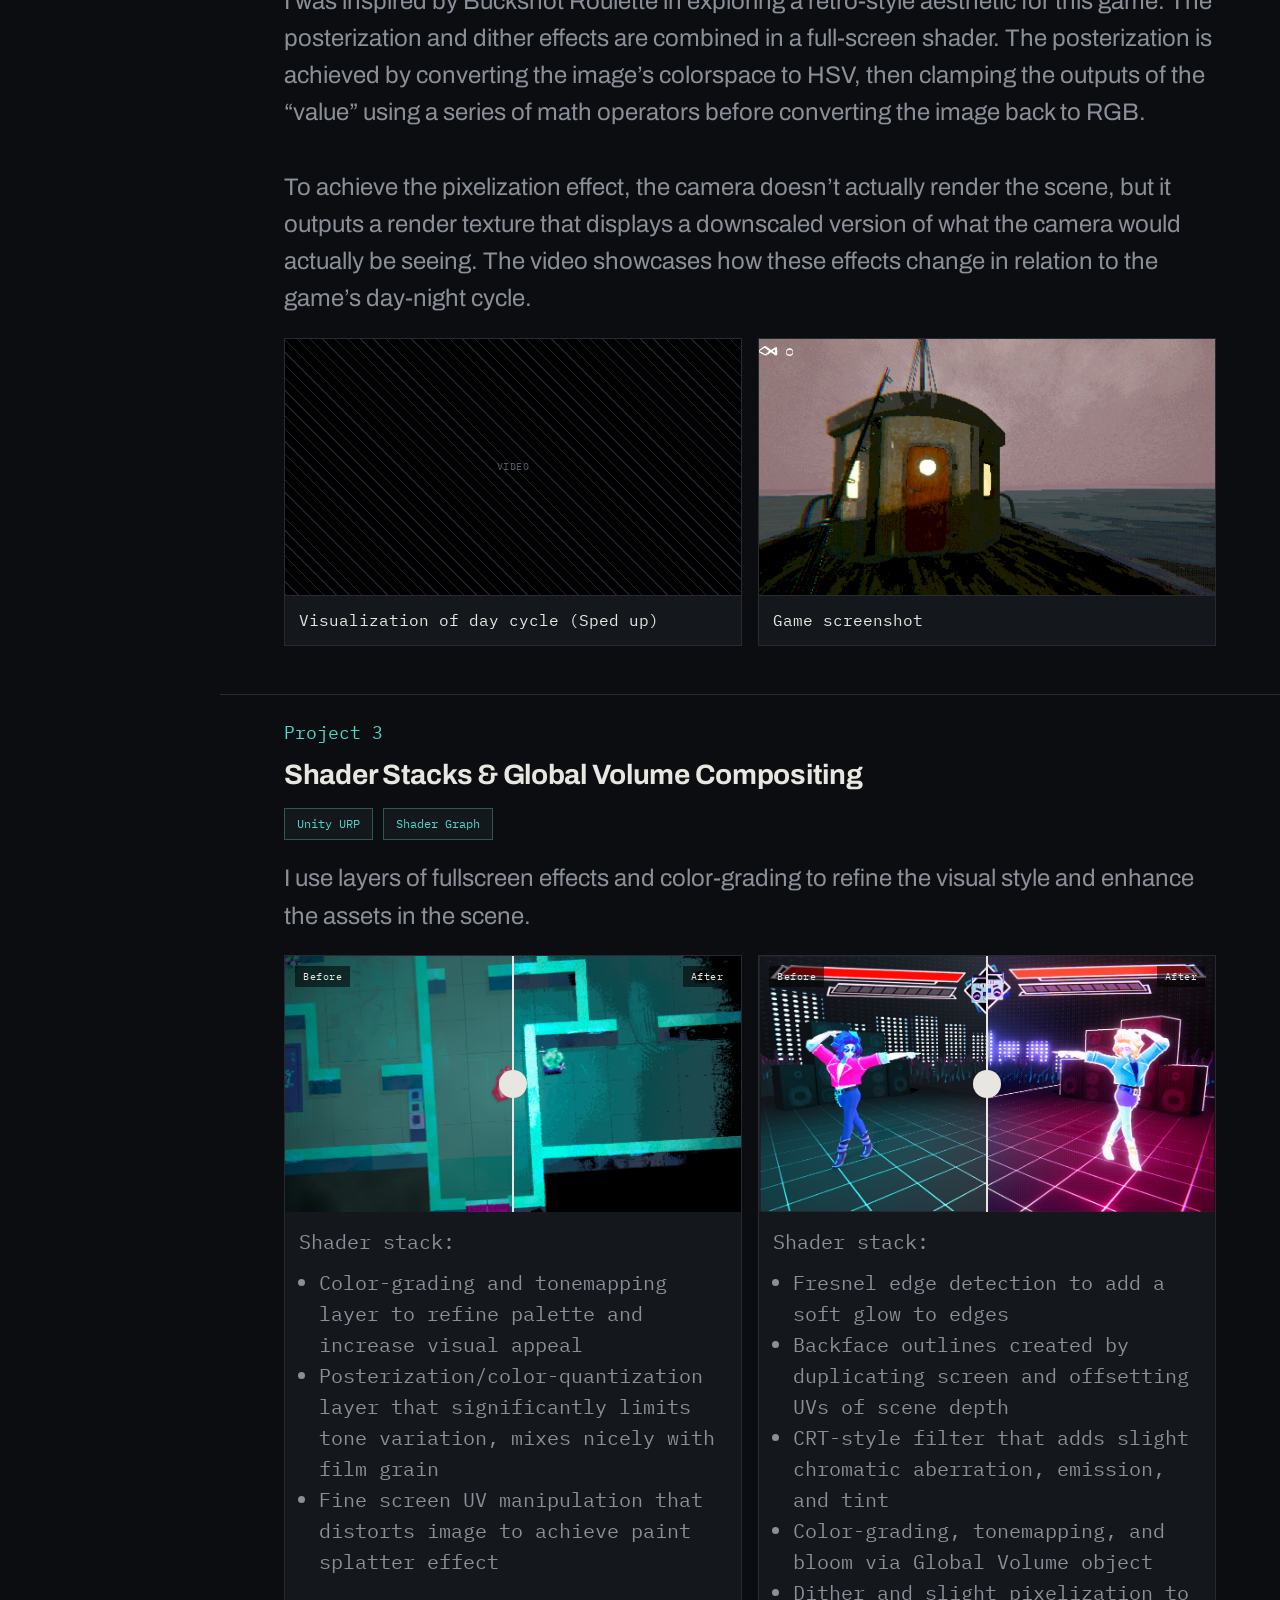
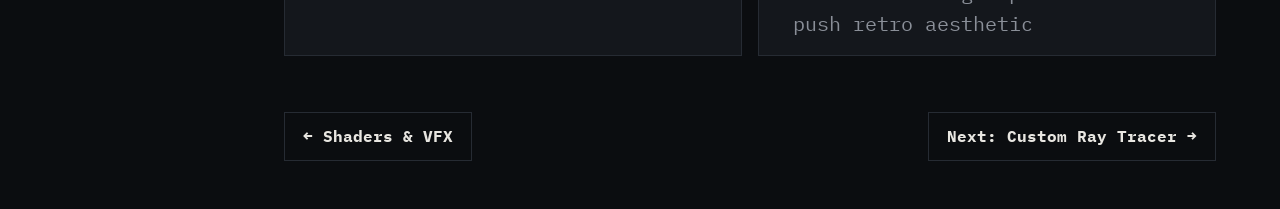
==== commit c59c1f86: "formatting for different monitors" ====
--- a/project-postfx.html
+++ b/project-postfx.html
@@ -146,7 +146,7 @@
                      onerror="this.style.display='none'; this.nextElementSibling.style.display='flex';"></video>
               <span class="game-card__fallback mono">VIDEO</span>
             </div>
-            <div class="game-card__body mono">Visualization of day cycle</div>
+            <div class="game-card__body mono">Visualization of day cycle (Sped up)</div>
           </div>
           <div class="game-card game-card--fill" style="flex:1 1 320px;">
             <div class="game-card__thumb" style="aspect-ratio:16/9;">
--- a/style.css
+++ b/style.css
@@ -261,6 +261,10 @@
   margin-top: 24px;
 }
 
+.effects-grid-2up{
+  grid-template-columns: repeat(2, minmax(0, 1fr));
+}
+
 .work-card{
   display: flex;
   flex-direction: column;
@@ -319,6 +323,7 @@
 .game-card{
   display: flex;
   flex-direction: column;
+  min-width: 0;
   background: var(--bg-panel);
   border: 1px solid var(--line);
   transition: border-color .15s ease;
@@ -328,6 +333,7 @@
 .game-card__thumb{
   position: relative;
   width: 100%;
+  min-width: 0;
   aspect-ratio: 130/103;
   background: #000;
   overflow: hidden;
@@ -583,7 +589,37 @@
   color: var(--text-faint);
 }
 
+.card-carousel{ display: grid; }
+
+.stack-grid{
+  display: grid;
+  grid-template-columns: repeat(3, minmax(240px, 1fr));
+}
+
 @media (max-width: 860px){
+  .stack-grid{
+    grid-template-columns: 1fr;
+  }
+  .effects-grid-2up{
+    grid-template-columns: 1fr;
+  }
+  .card-carousel{
+    display: flex;
+    flex-wrap: nowrap;
+    overflow-x: auto;
+    -webkit-overflow-scrolling: touch;
+    scroll-snap-type: x mandatory;
+    padding-bottom: 10px;
+    margin-left: -24px;
+    margin-right: -24px;
+    padding-left: 24px;
+    padding-right: 24px;
+  }
+  .card-carousel > *{
+    flex: 0 0 78%;
+    scroll-snap-align: start;
+  }
+
   .rail{
     position: fixed;
     left: 0; top: 0;
@@ -609,6 +645,24 @@
   }
   .section{ padding: 72px 24px; }
   .game-grid{ grid-template-columns: repeat(2, 1fr); }
+
+  #about{
+    display: flex;
+    flex-direction: column;
+  }
+  #about .about-row{
+    display: contents;
+  }
+  #about .about-main,
+  #about .about-tools{
+    flex: 0 0 auto;
+    width: 100%;
+    max-width: none;
+  }
+  #about .eyebrow-num.about-main{ order: 1; }
+  #about .about-main:not(.eyebrow-num){ order: 2; margin-top: 8px; }
+  #about .eyebrow-num.about-tools{ order: 3; margin-top: 32px; }
+  #about .about-tools:not(.eyebrow-num){ order: 4; margin-top: 8px; }
 }
 
 @media (min-width: 861px) and (max-width: 1080px){
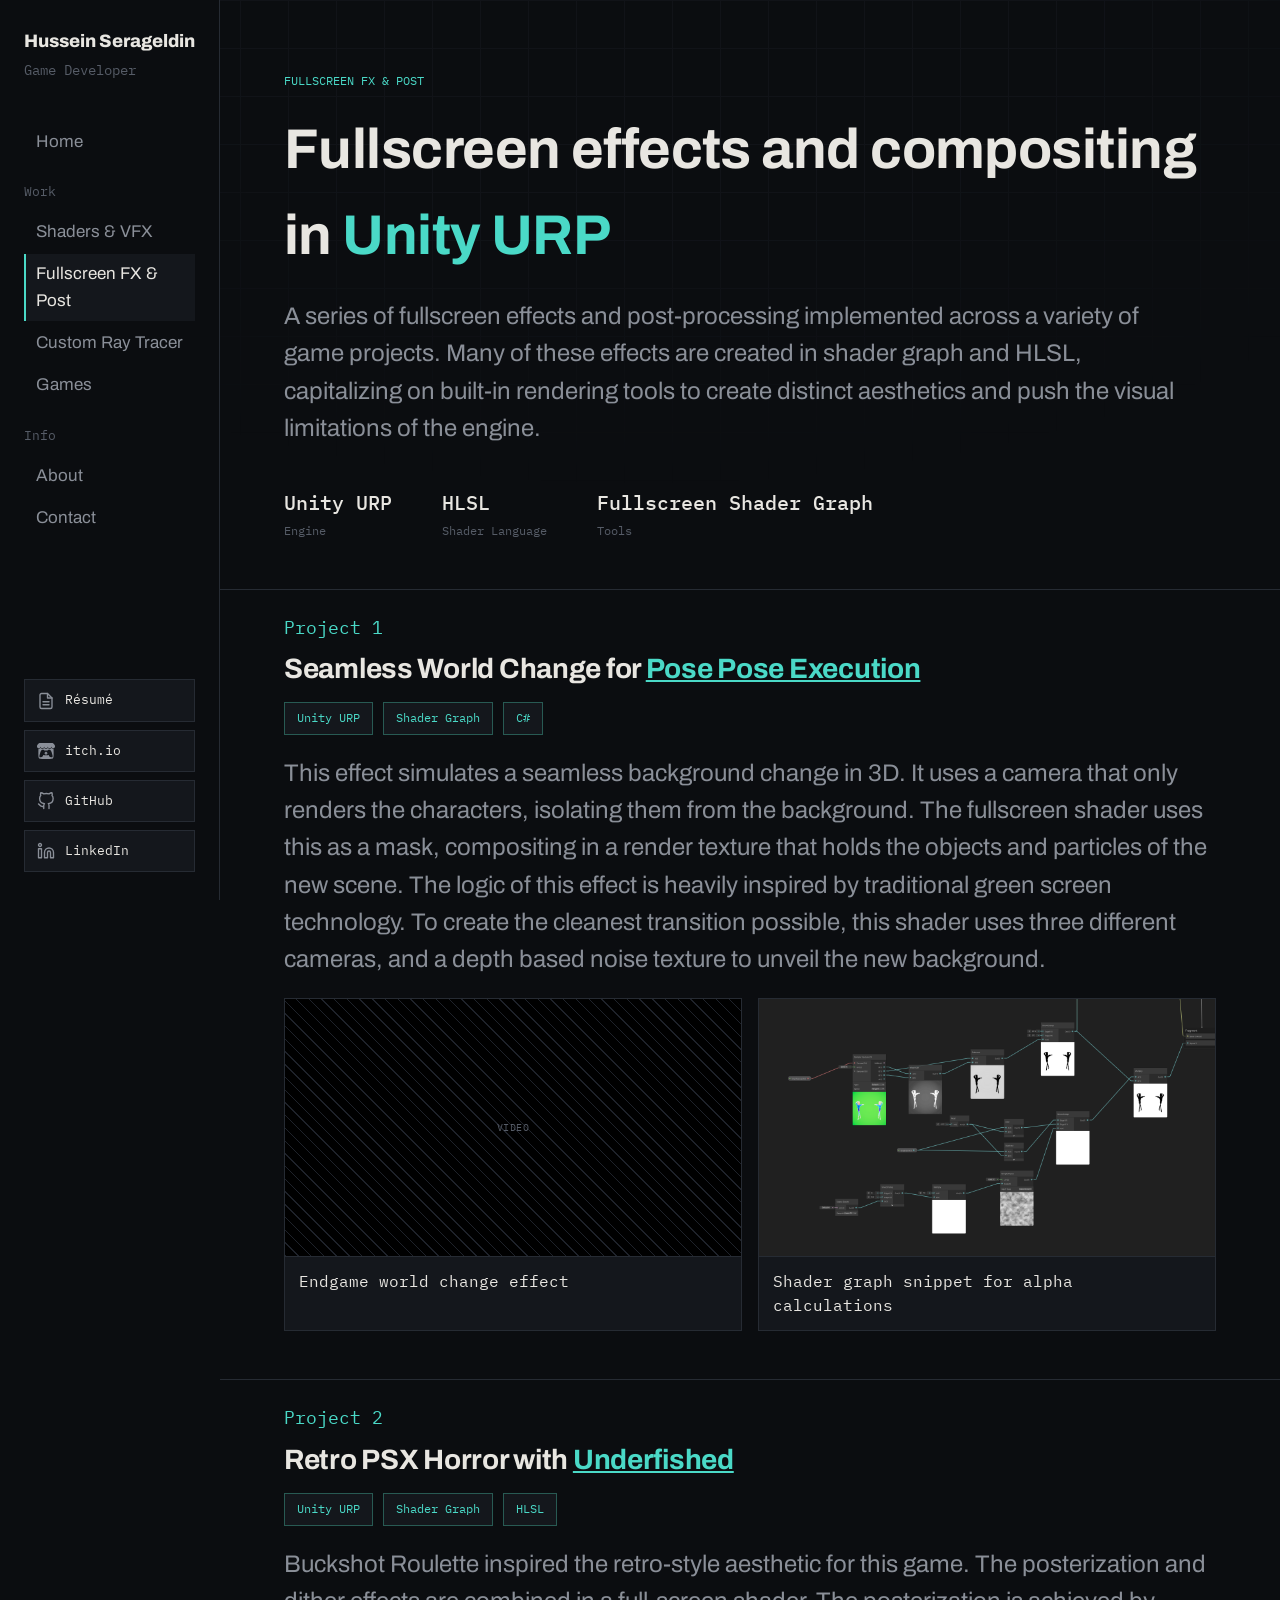
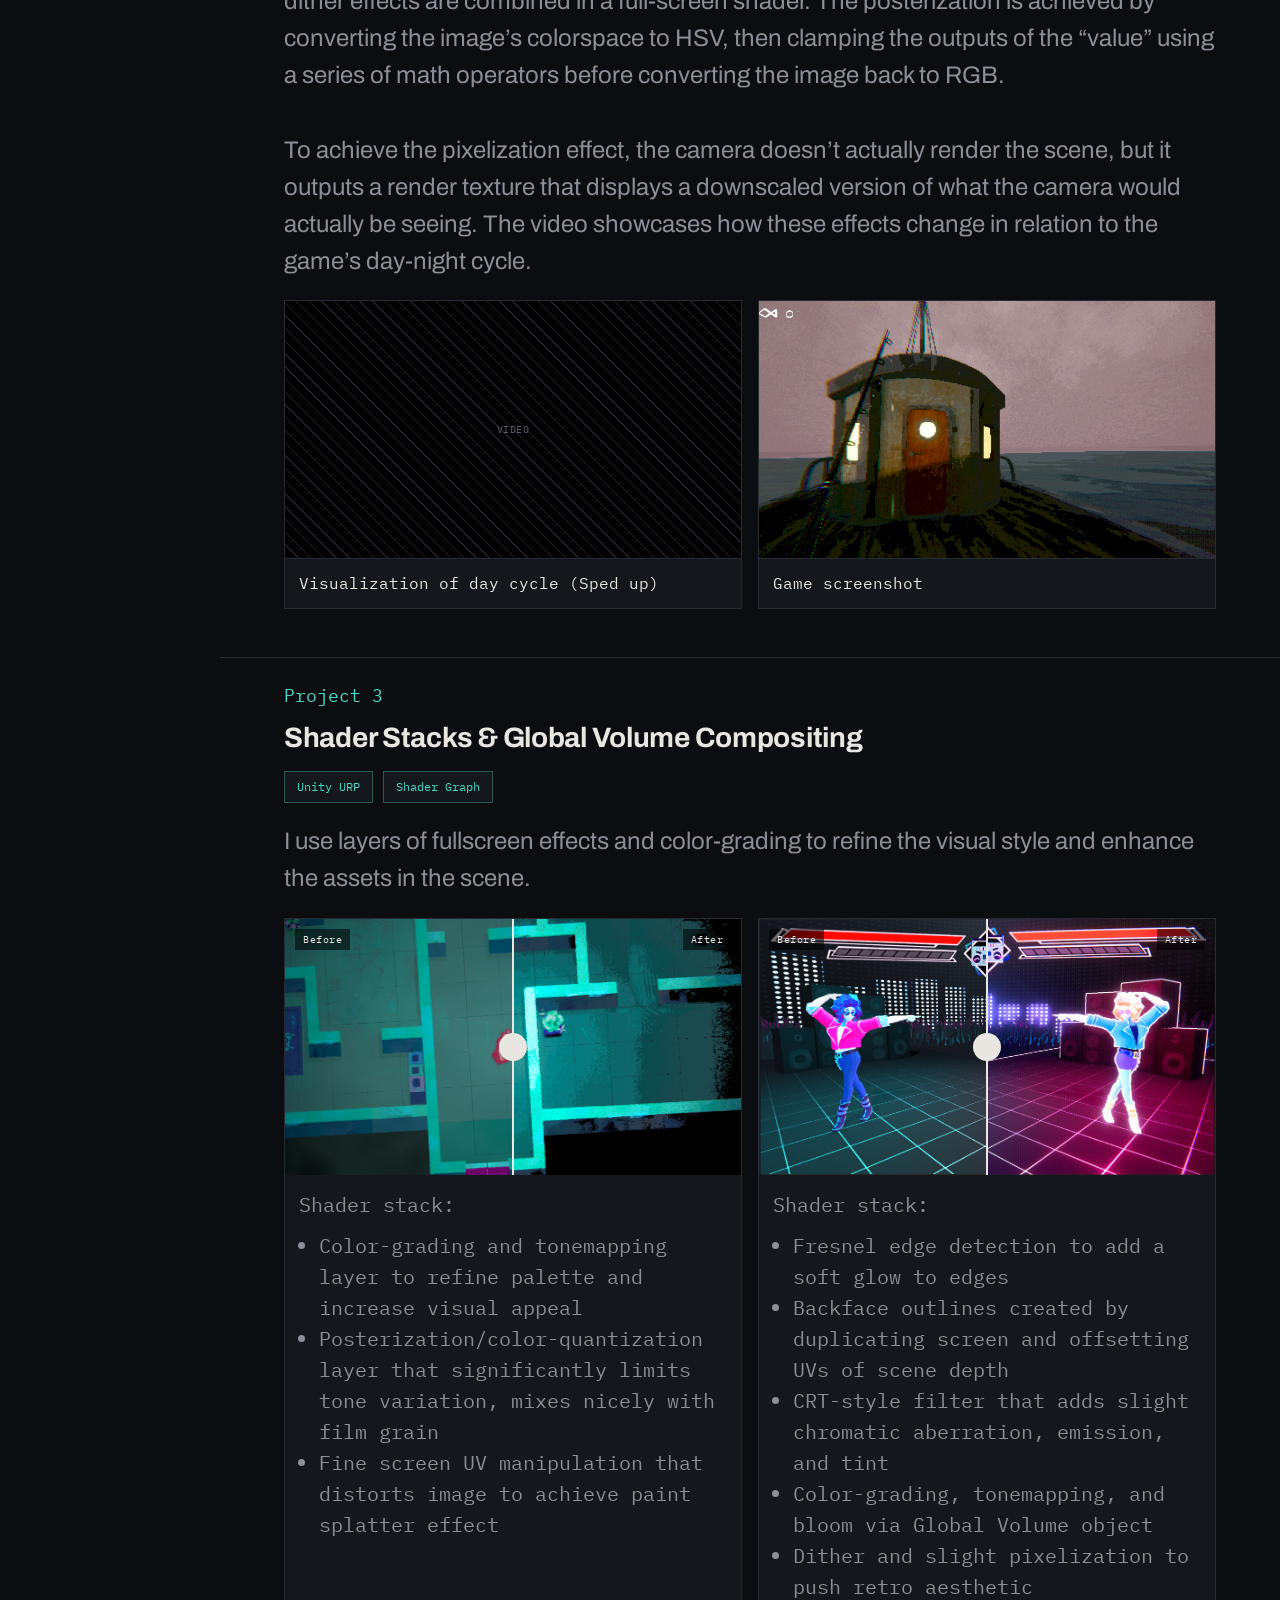
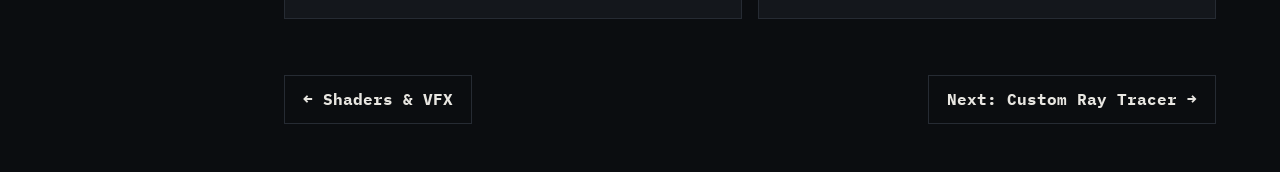
==== commit 5a449a05: "writing adjustments" ====
--- a/project-postfx.html
+++ b/project-postfx.html
@@ -65,8 +65,8 @@
         Fullscreen effects and compositing in <span style="color: var(--post);">Unity URP</span>
       </h1>
       <p style="font-size:24px; margin-top:18px; max-width:64ch;">
-        A series of fullscreen effects and post processing implemented across a variety of game projects. 
-        Many of these effects are created in shader graph and HLSL, they capitalize on built-in rendering tools to
+        A series of fullscreen effects and post-processing implemented across a variety of game projects.
+        Many of these effects are created in shader graph and HLSL, capitalizing on built-in rendering tools to
         create distinct aesthetics and push the visual limitations of the engine.
       </p>
 
@@ -91,8 +91,8 @@
 
       <div style="margin-top:20px;">
         <p style="font-size:24px; max-width:none;">
-          This world change effect is intended to simulate a seamless background change in 3D. The effect uses a camera that only renders
-          the characters, isolating them from the background. This is the mask used by the fullscreen shader, as it encompasses the world with a render texture containing the objects
+          This effect simulates a seamless background change in 3D. It uses a camera that only renders
+          the characters, isolating them from the background. The fullscreen shader uses this as a mask, compositing in a render texture that holds the objects
           and particles of the new scene. The logic of this effect is heavily inspired by traditional green screen technology.
           To create the cleanest transition possible, this shader uses three different cameras, and a depth based noise texture to unveil the new background.
         </p>
@@ -131,7 +131,7 @@
 
       <div style="margin-top:20px;">
         <p style="font-size:24px; max-width:none;">
-          I was inspired by Buckshot Roulette in exploring a retro-style aesthetic for this game. 
+          Buckshot Roulette inspired the retro-style aesthetic for this game.
           The posterization and dither effects are combined in a full-screen shader. 
           The posterization is achieved by converting the image’s colorspace to HSV, then clamping 
           the outputs of the “value” using a series of math operators before converting the image back to RGB. <br><br> To achieve the pixelization effect, 
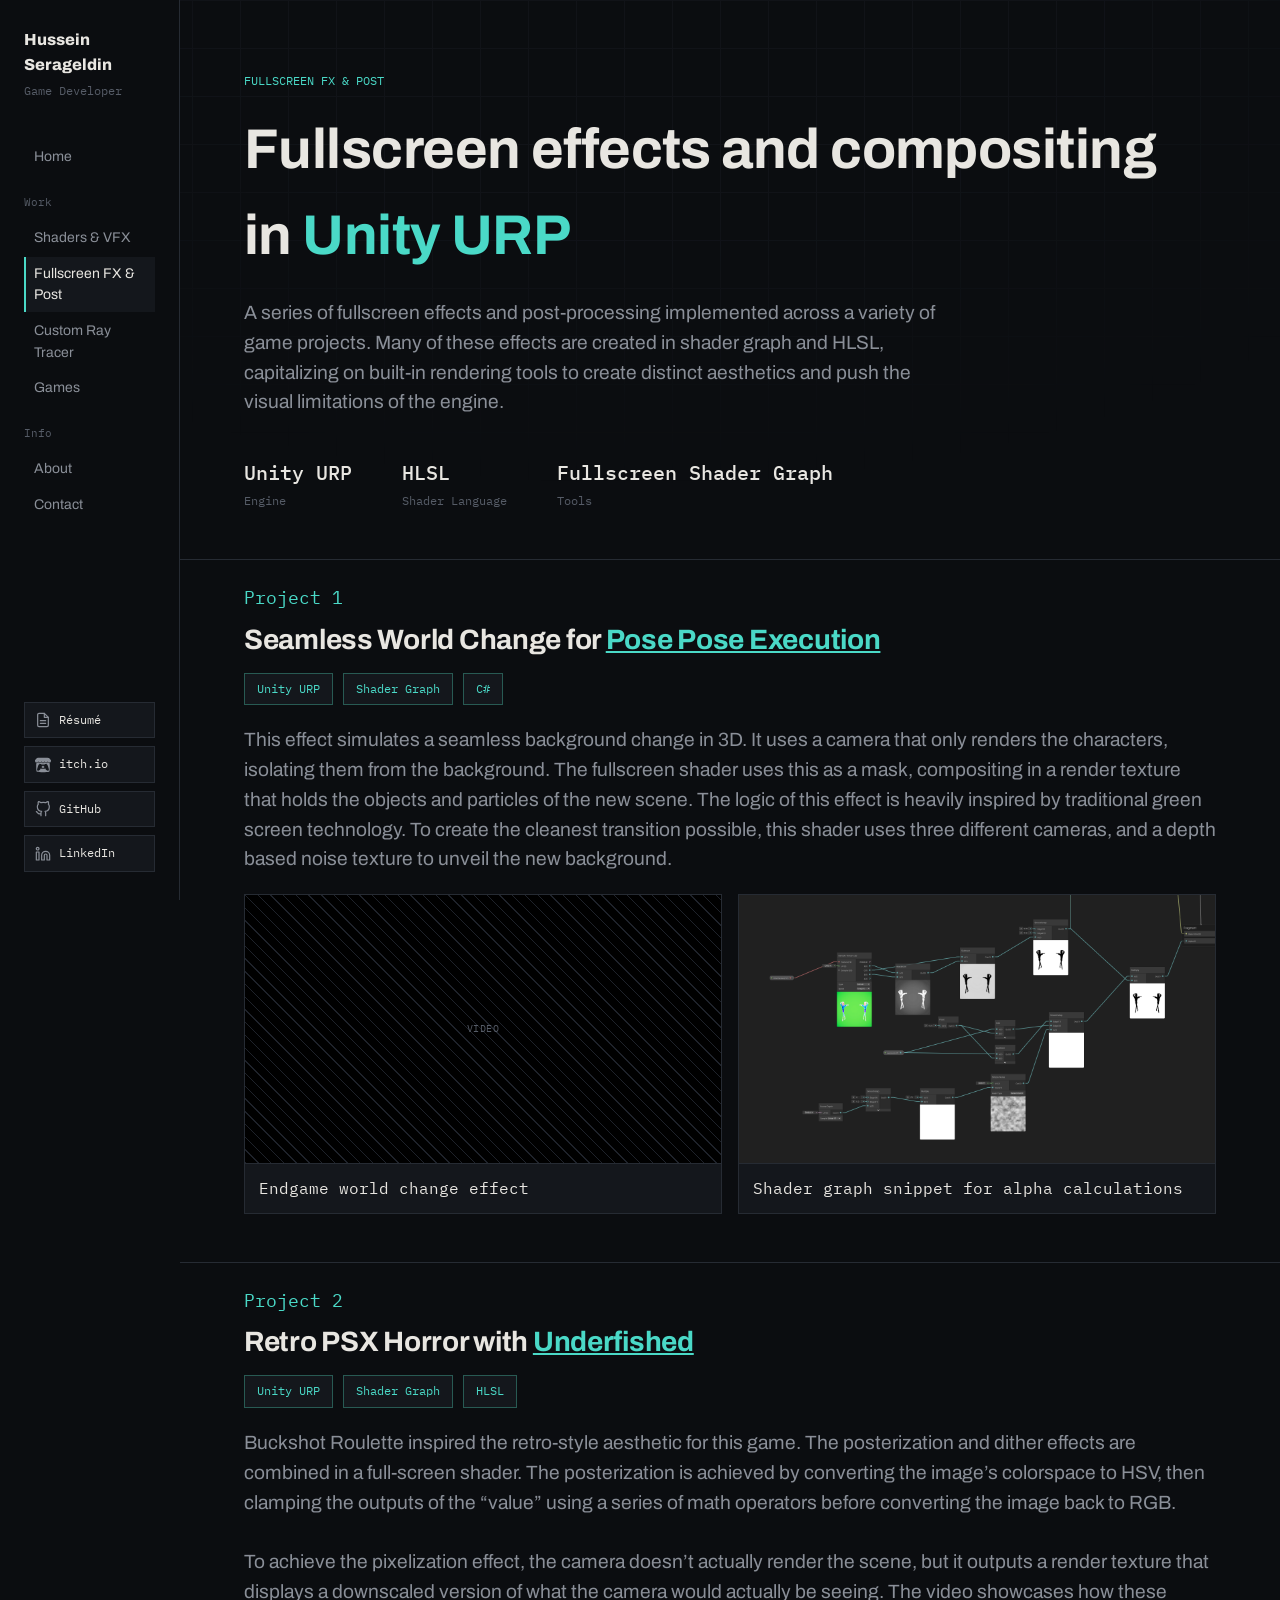
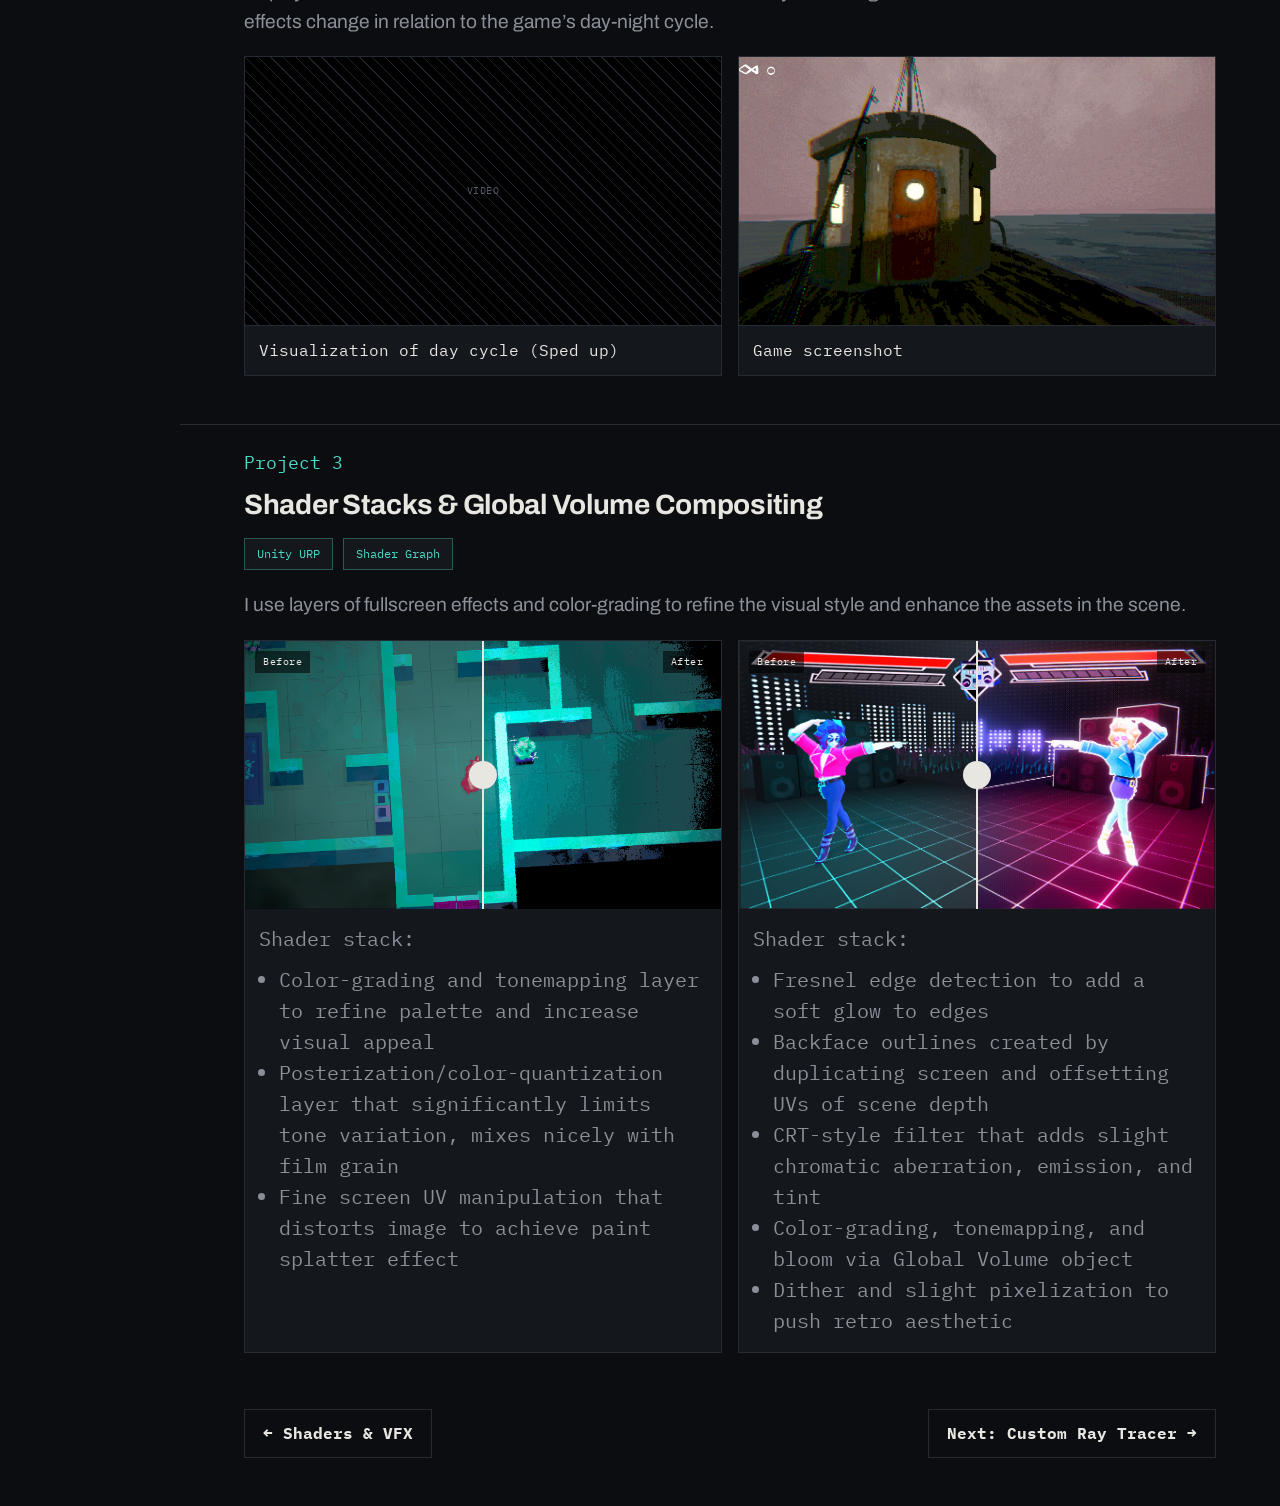
==== commit ecec4f98: "sizing and images fix" ====
--- a/project-postfx.html
+++ b/project-postfx.html
@@ -64,7 +64,7 @@
       <h1 style="font-size: clamp(32px, 5vw, 56px); margin-top:16px; max-width:28ch;">
         Fullscreen effects and compositing in <span style="color: var(--post);">Unity URP</span>
       </h1>
-      <p style="font-size:24px; margin-top:18px; max-width:64ch;">
+      <p class="prose" style="--prose-size:24px; margin-top:18px; max-width:64ch;">
         A series of fullscreen effects and post-processing implemented across a variety of game projects.
         Many of these effects are created in shader graph and HLSL, capitalizing on built-in rendering tools to
         create distinct aesthetics and push the visual limitations of the engine.
@@ -90,7 +90,7 @@
       </div>
 
       <div style="margin-top:20px;">
-        <p style="font-size:24px; max-width:none;">
+        <p class="prose" style="--prose-size:24px; max-width:none;">
           This effect simulates a seamless background change in 3D. It uses a camera that only renders
           the characters, isolating them from the background. The fullscreen shader uses this as a mask, compositing in a render texture that holds the objects
           and particles of the new scene. The logic of this effect is heavily inspired by traditional green screen technology.
@@ -130,7 +130,7 @@
       </div>
 
       <div style="margin-top:20px;">
-        <p style="font-size:24px; max-width:none;">
+        <p class="prose" style="--prose-size:24px; max-width:none;">
           Buckshot Roulette inspired the retro-style aesthetic for this game.
           The posterization and dither effects are combined in a full-screen shader. 
           The posterization is achieved by converting the image’s colorspace to HSV, then clamping 
@@ -172,7 +172,7 @@
       </div>
 
       <div style="margin-top:20px;">
-        <p style="font-size:24px; max-width:none;">
+        <p class="prose" style="--prose-size:24px; max-width:none;">
           I use layers of fullscreen effects and color-grading to refine the visual style and enhance the assets in the scene.
         </p>
         <div style="display:flex; gap:16px; flex-wrap:wrap; margin-top:20px;">
--- a/style.css
+++ b/style.css
@@ -315,7 +315,8 @@
 
 .game-grid{
   display: grid;
-  grid-template-columns: repeat(4, 360px);
+  grid-template-columns: repeat(4, minmax(0, 1fr));
+  max-width: 1536px;
   gap: 32px;
   margin-top: 24px;
 }
@@ -546,6 +547,27 @@
   cursor: ew-resize;
   -webkit-appearance: none;
   appearance: none;
+}
+
+/* ---------- prose (body paragraphs on project pages) ---------- */
+
+.prose{
+  font-size: var(--prose-size, 17px);
+}
+
+@media (max-width: 1600px){
+  .prose{
+    font-size: calc(var(--prose-size, 17px) * 0.8);
+  }
+  :root{
+    --nav-w: 180px;
+  }
+  .rail__brand .name{ font-size: 16px; }
+  .rail__brand .role{ font-size: 12px; }
+  .rail__section-label{ font-size: 11px; }
+  .rail__nav a{ font-size: 14px; padding: 6px 6px 6px 8px; }
+  .rail__links .hero-link{ font-size: 12px; padding: 8px 10px; gap: 8px; }
+  .rail__links .hero-link__icon{ width: 16px; height: 16px; }
 }
 
 /* ---------- panel (replaces "card") ---------- */
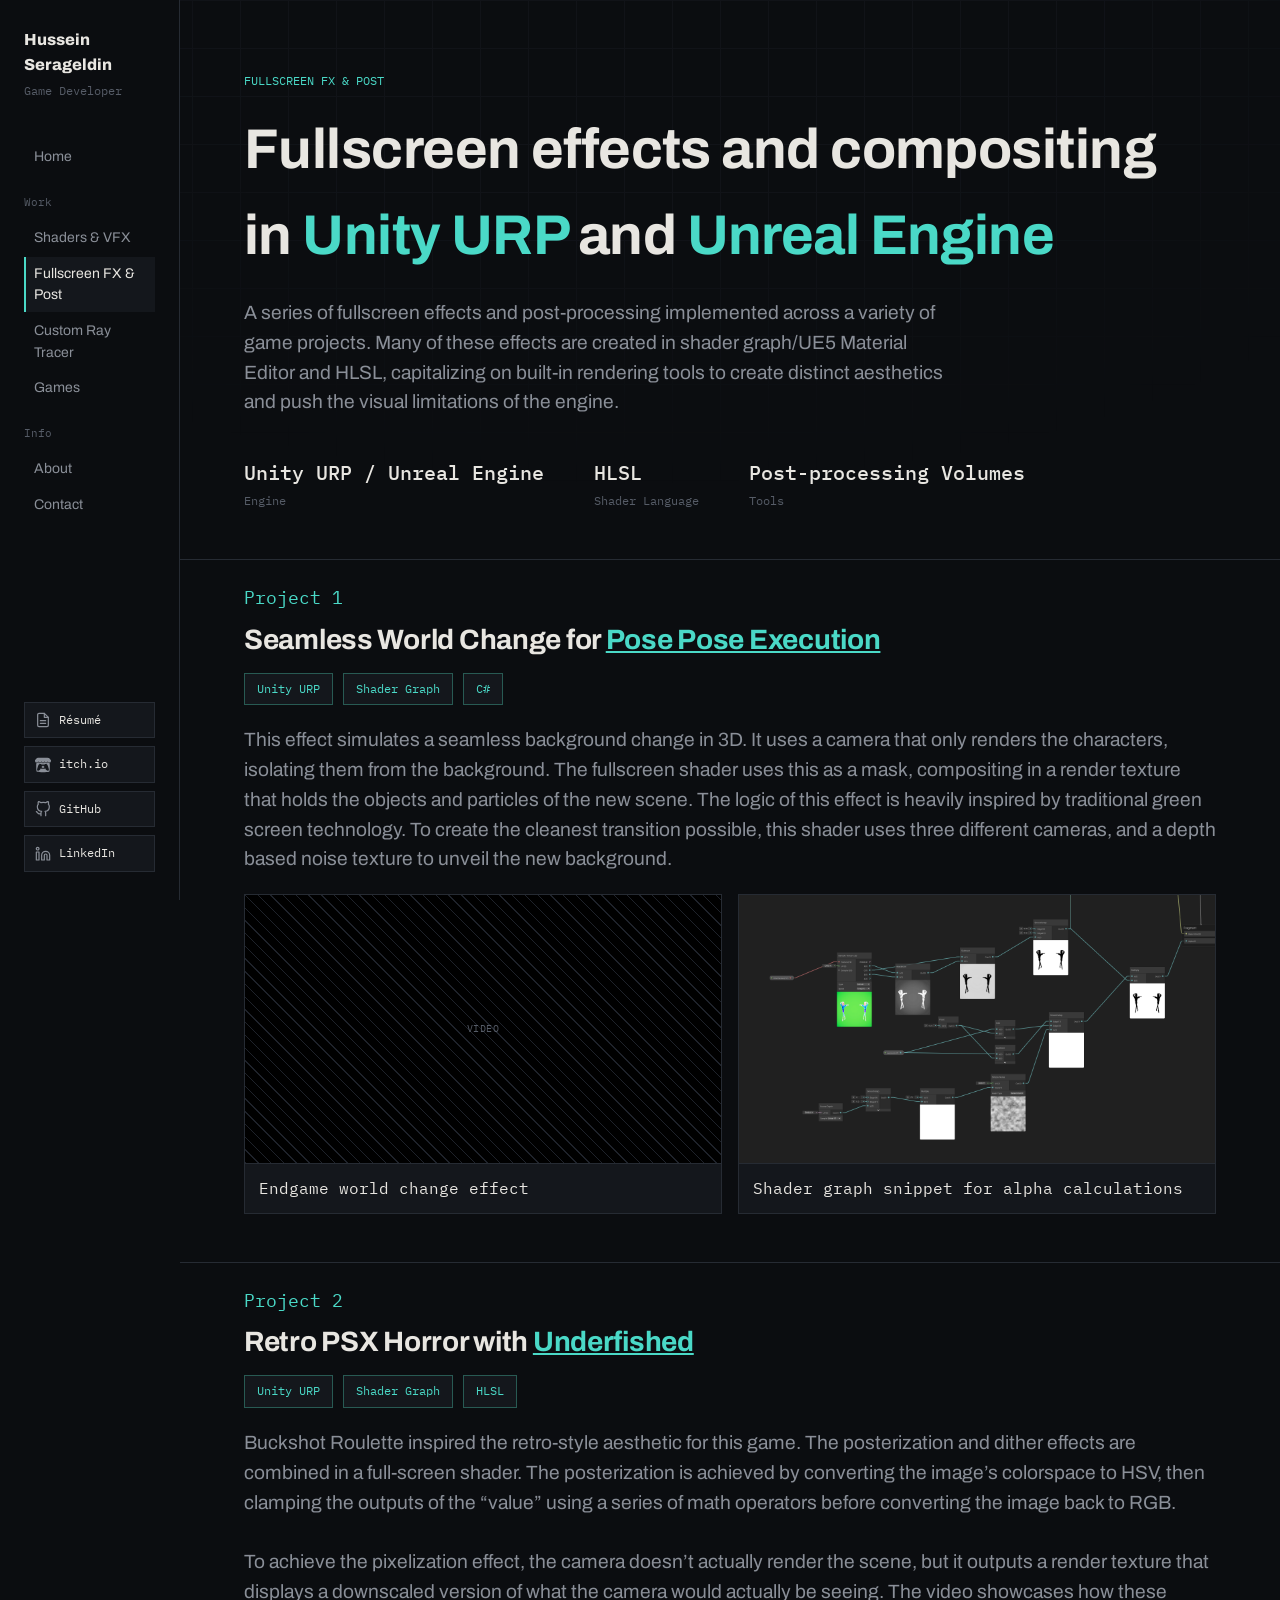
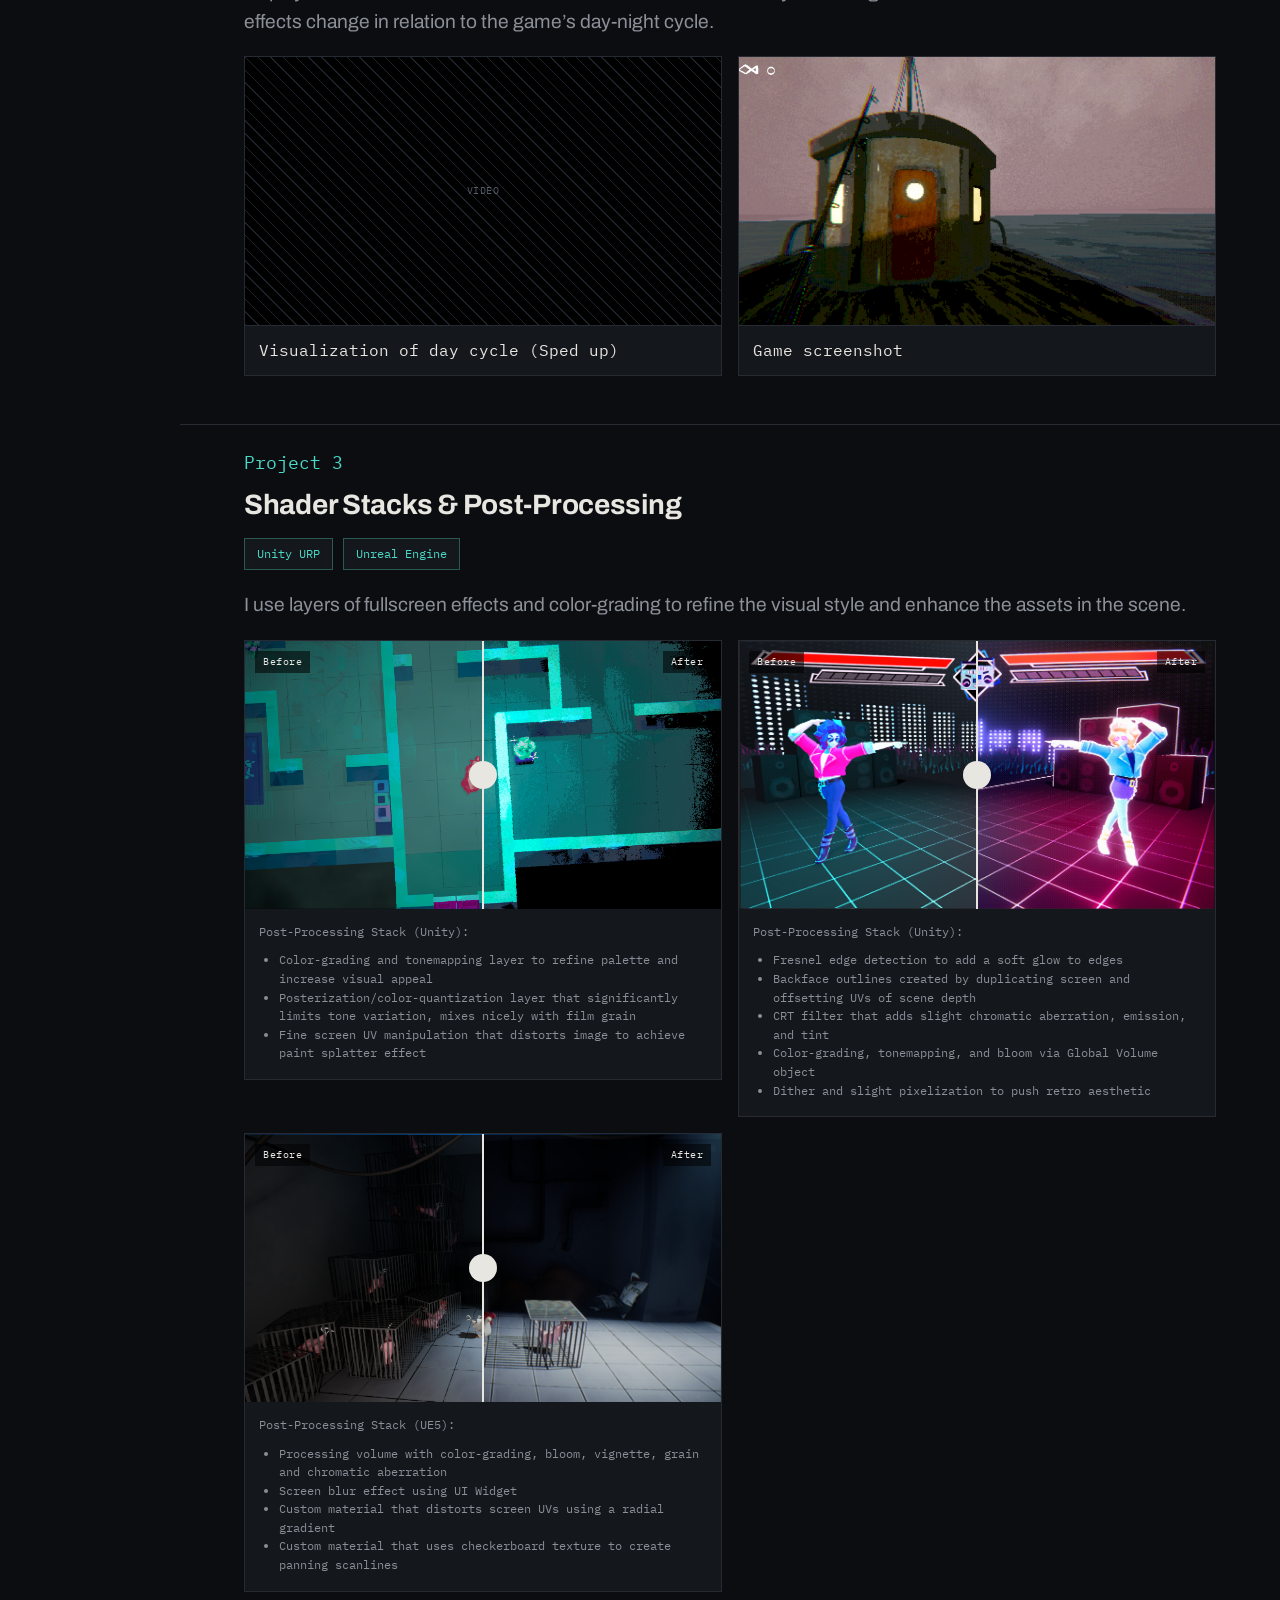
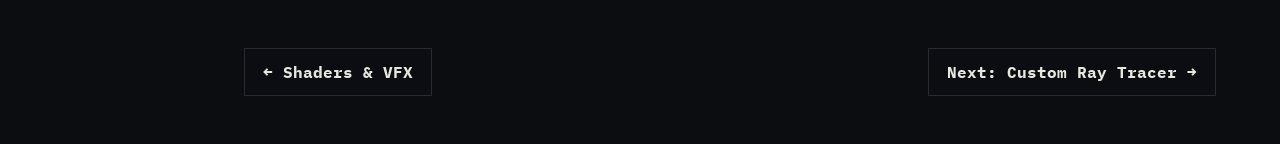
==== commit 6243c689: "Unreal Engine additions" ====
--- a/project-postfx.html
+++ b/project-postfx.html
@@ -29,7 +29,7 @@
     </nav>
     <div class="rail__footer">
       <div class="rail__links">
-        <a href="#" class="hero-link">
+        <a href="https://drive.google.com/drive/folders/1M_noXEOhhQ-ZogdKJG5Q22TNXv6RhpxW?usp=sharing" class="hero-link" target="_blank" rel="noopener">
           <span class="hero-link__icon">
             <img src="media/resumeicon.svg" alt="">
           </span>
@@ -62,18 +62,18 @@
     <section class="section" style="padding-top: 72px; padding-bottom: 48px;">
       <div class="mono" style="font-size:12px; color:var(--post);">FULLSCREEN FX &amp; POST</div>
       <h1 style="font-size: clamp(32px, 5vw, 56px); margin-top:16px; max-width:28ch;">
-        Fullscreen effects and compositing in <span style="color: var(--post);">Unity URP</span>
+        Fullscreen effects and compositing in <span style="color: var(--post);">Unity URP</span> and <span style="color: var(--post);">Unreal Engine</span>
       </h1>
       <p class="prose" style="--prose-size:24px; margin-top:18px; max-width:64ch;">
         A series of fullscreen effects and post-processing implemented across a variety of game projects.
-        Many of these effects are created in shader graph and HLSL, capitalizing on built-in rendering tools to
+        Many of these effects are created in shader graph/UE5 Material Editor and HLSL, capitalizing on built-in rendering tools to
         create distinct aesthetics and push the visual limitations of the engine.
       </p>
 
       <div class="readout" style="margin-top:40px; gap: 50px;">
-        <div class="readout__item"><b>Unity URP</b>Engine</div>
+        <div class="readout__item"><b>Unity URP / Unreal Engine</b>Engine</div>
         <div class="readout__item"><b>HLSL</b>Shader Language</div>
-        <div class="readout__item"><b>Fullscreen Shader Graph </b>Tools</div>
+        <div class="readout__item"><b> Post-processing Volumes </b>Tools</div>
       </div>
     </section>
 
@@ -163,21 +163,21 @@
     <section class="section" style="padding-top: 24px; padding-bottom: 48px;">
       <div class="eyebrow-num"><span style="color: var(--post);">Project 3</span></div>
       <h3 class="work-card__title" style="font-size:28px;">
-        Shader Stacks &amp; Global Volume Compositing 
+        Shader Stacks &amp; Post-Processing
       </h3>
 
       <div style="display:flex; gap:10px; flex-wrap:wrap; margin-top:16px;">
         <span class="badge" data-accent="post">Unity URP</span>
-        <span class="badge" data-accent="post">Shader Graph</span>
+        <span class="badge" data-accent="post">Unreal Engine</span>
       </div>
 
       <div style="margin-top:20px;">
         <p class="prose" style="--prose-size:24px; max-width:none;">
           I use layers of fullscreen effects and color-grading to refine the visual style and enhance the assets in the scene.
         </p>
-        <div style="display:flex; gap:16px; flex-wrap:wrap; margin-top:20px;">
-
-          <div class="game-card" style="flex:1 1 320px;">
+        <div class="pair-grid" style="margin-top:20px;">
+
+          <div class="game-card" style="min-width:0;">
             <div class="compare-slider__frame" style="aspect-ratio:16/9;">
               <img class="compare-slider__before" src="media/PigballBefore.png" alt="Before" loading="lazy"
                    onerror="this.style.display='none'; this.parentElement.querySelector('.compare-slider__fallback').style.display='flex';">
@@ -190,8 +190,8 @@
                      aria-label="Before / after comparison slider"
                      oninput="this.parentElement.style.setProperty('--pos', this.value + '%')">
             </div>
-            <div class="mono" style="padding:14px 14px 16px; font-size:20px; color:var(--text-dim);">
-              Shader stack:
+            <div class="mono prose" style="--prose-size:15px; padding:14px 14px 16px; color:var(--text-dim);">
+              Post-Processing Stack (Unity):
               <ul style="margin:10px 0 0; padding-left:20px;">
                 <li>Color-grading and tonemapping layer to refine palette and increase visual appeal</li>
                 <li>Posterization/color-quantization layer that significantly limits tone variation, mixes nicely with film grain</li>
@@ -200,7 +200,7 @@
             </div>
           </div>
 
-          <div class="game-card" style="flex:1 1 320px;">
+          <div class="game-card" style="min-width:0;">
             <div class="compare-slider__frame" style="aspect-ratio:16/9;">
               <img class="compare-slider__before" src="media/PPEAfter.png" alt="Before" loading="lazy"
                    onerror="this.style.display='none'; this.parentElement.querySelector('.compare-slider__fallback').style.display='flex';">
@@ -213,18 +213,42 @@
                      aria-label="Before / after comparison slider"
                      oninput="this.parentElement.style.setProperty('--pos', this.value + '%')">
             </div>
-            <div class="mono" style="padding:14px 14px 16px; font-size:20px; color:var(--text-dim);">
-              Shader stack:
+            <div class="mono prose" style="--prose-size:15px; padding:14px 14px 16px; color:var(--text-dim);">
+              Post-Processing Stack (Unity):
               <ul style="margin:10px 0 0; padding-left:20px;">
                 <li>Fresnel edge detection to add a soft glow to edges</li>
                 <li>Backface outlines created by duplicating screen and offsetting UVs of scene depth</li>
-                <li>CRT-style filter that adds slight chromatic aberration, emission, and tint</li>
+                <li>CRT filter that adds slight chromatic aberration, emission, and tint</li>
                 <li>Color-grading, tonemapping, and bloom via Global Volume object</li>
                 <li>Dither and slight pixelization to push retro aesthetic</li>
               </ul>
             </div>
           </div>
 
+          <div class="game-card" style="min-width:0;">
+            <div class="compare-slider__frame" style="aspect-ratio:16/9;">
+              <img class="compare-slider__before" src="media\SlaughterHousePostFXAfter.png" alt="Before" loading="lazy"
+                   onerror="this.style.display='none'; this.parentElement.querySelector('.compare-slider__fallback').style.display='flex';">
+              <img class="compare-slider__after" src="media\SlaughterHousePostFXBefore.png" alt="After" loading="lazy">
+              <span class="compare-slider__fallback mono">IMAGE</span>
+              <span class="compare-slider__tag compare-slider__tag--before">Before</span>
+              <span class="compare-slider__tag compare-slider__tag--after">After</span>
+              <div class="compare-slider__divider"></div>
+              <input type="range" class="compare-slider__input" min="0" max="100" value="50"
+                     aria-label="Before / after comparison slider"
+                     oninput="this.parentElement.style.setProperty('--pos', this.value + '%')">
+            </div>
+            <div class="mono prose" style="--prose-size:15px; padding:14px 14px 16px; color:var(--text-dim);">
+              Post-Processing Stack (UE5):
+              <ul style="margin:10px 0 0; padding-left:20px;">
+                <li>Processing volume with color-grading, bloom, vignette, grain and chromatic aberration</li>
+                <li>Screen blur effect using UI Widget</li>
+                <li>Custom material that distorts screen UVs using a radial gradient</li>
+                <li>Custom material that uses checkerboard texture to create panning scanlines</li>
+              </ul>
+            </div>
+          </div>
+
         </div>
       </div>
 
--- a/style.css
+++ b/style.css
@@ -1,10 +1,4 @@
-/* ============================================================
-   TECH ART PORTFOLIO — design tokens
-   Concept: a DCC viewport / G-buffer readout, not a marketing page.
-   Flat panels, hairline rules, sharp corners, no drop shadows.
-   Accent colors are drawn from real buffer-visualization hues:
-   emissive-orange (shaders), LUT-teal (post fx), GI-violet (ray tracer).
-   ============================================================ */
+
 
 @import url('https://fonts.googleapis.com/css2?family=Archivo:ital,wght@0,400;0,500;0,600;0,700;0,800;1,500&family=IBM+Plex+Mono:wght@400;500;600&display=swap');
 
@@ -97,7 +91,7 @@
   z-index: 1;
 }
 
-/* left rail nav, like a DCC outliner panel */
+/* left rail nav*/
 .rail{
   width: var(--nav-w);
   flex-shrink: 0;
@@ -206,7 +200,7 @@
 
 .hero-compact__intro{ min-width: 0; }
 .hero-compact__title{
-  font-size: clamp(20px, 2.4vw, 28px);
+  font-size: clamp(20px, 2.4vw, max(28px, 1.37vw));
   line-height: 1.2;
   margin-top: 10px;
   max-width: 72ch;
@@ -316,7 +310,6 @@
 .game-grid{
   display: grid;
   grid-template-columns: repeat(4, minmax(0, 1fr));
-  max-width: 1536px;
   gap: 32px;
   margin-top: 24px;
 }
@@ -368,12 +361,15 @@
     repeating-linear-gradient(45deg, var(--line-soft) 0 1px, transparent 1px 9px);
 }
 
+/* Card text scales with viewport width: unchanged at 2048px (1440p at 125%),
+   proportionally larger above that, never below the base size. */
 .game-card__body{
   padding: 12px 14px;
   border-top: 1px solid var(--line);
+  font-size: clamp(16px, calc(16px + (100vw - 2048px) * 0.0045), 20px);
 }
 .game-card__title-sm{
-  font-size: 16px;
+  font-size: clamp(16px, calc(16px + (100vw - 2048px) * 0.0045), 20px);
   font-weight: 600;
   color: var(--text);
 }
@@ -382,7 +378,7 @@
   align-items: center;
   gap: 5px;
   margin-top: 6px;
-  font-size: 11px;
+  font-size: clamp(11px, calc(11px + (100vw - 2048px) * 0.003), 13px);
   line-height: 1.4;
   color: var(--gold);
 }
@@ -437,12 +433,11 @@
 }
 .about-main{
   flex: 2 1 480px;
-  max-width: 900px;
   min-width: 0;
 }
+.about-main p{ max-width: none; }
 .about-tools{
   flex: 1 1 200px;
-  max-width: 320px;
   min-width: 0;
 }
 
@@ -552,13 +547,14 @@
 /* ---------- prose (body paragraphs on project pages) ---------- */
 
 .prose{
-  font-size: var(--prose-size, 17px);
+  font-size: clamp(
+    calc(var(--prose-size, 17px) * 0.8),
+    calc(var(--prose-size, 17px) * 0.87 + (100vw - 1536px) * 0.0113),
+    calc(var(--prose-size, 17px) * 1.5)
+  );
 }
 
 @media (max-width: 1600px){
-  .prose{
-    font-size: calc(var(--prose-size, 17px) * 0.8);
-  }
   :root{
     --nav-w: 180px;
   }
@@ -612,6 +608,16 @@
 }
 
 .card-carousel{ display: grid; }
+
+.pair-grid{
+  display: grid;
+  grid-template-columns: repeat(2, minmax(0, 1fr));
+  gap: 16px;
+  align-items: start;
+}
+@media (max-width: 860px){
+  .pair-grid{ grid-template-columns: minmax(0, 1fr); }
+}
 
 .stack-grid{
   display: grid;
